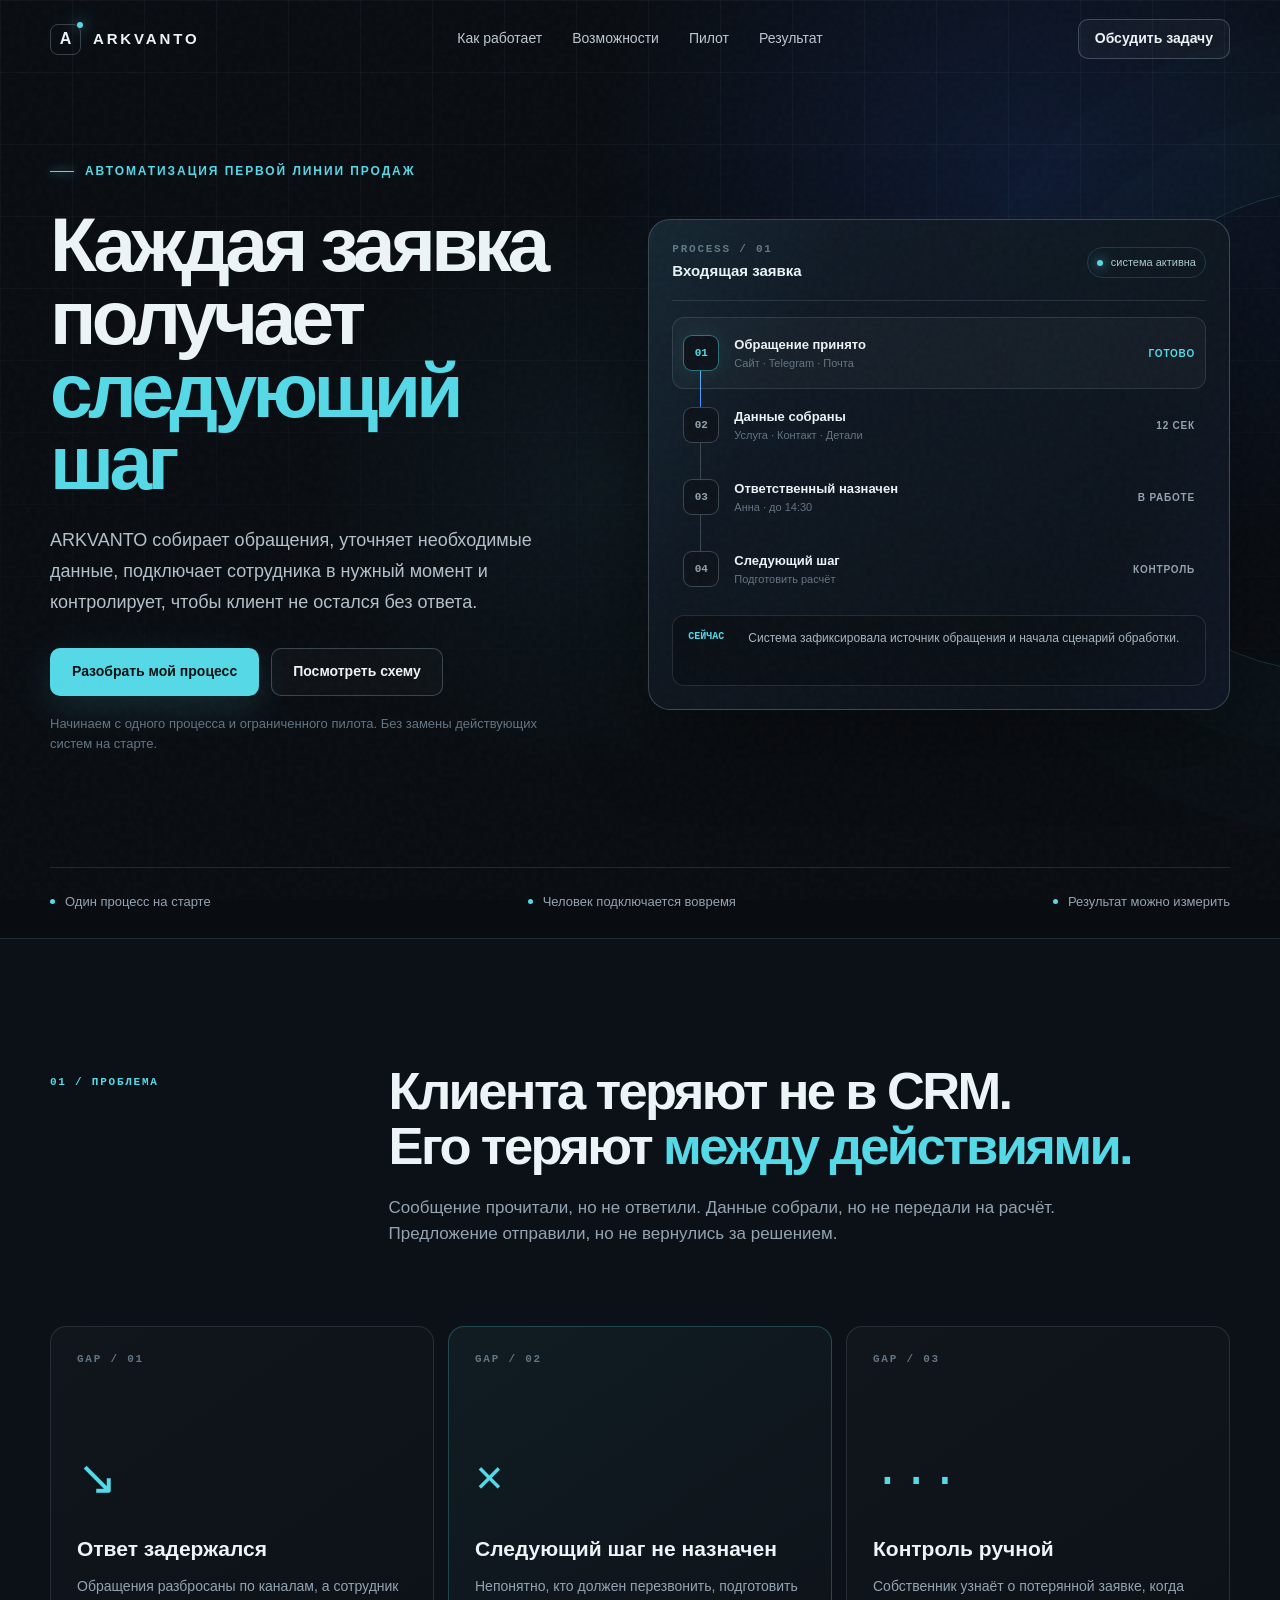
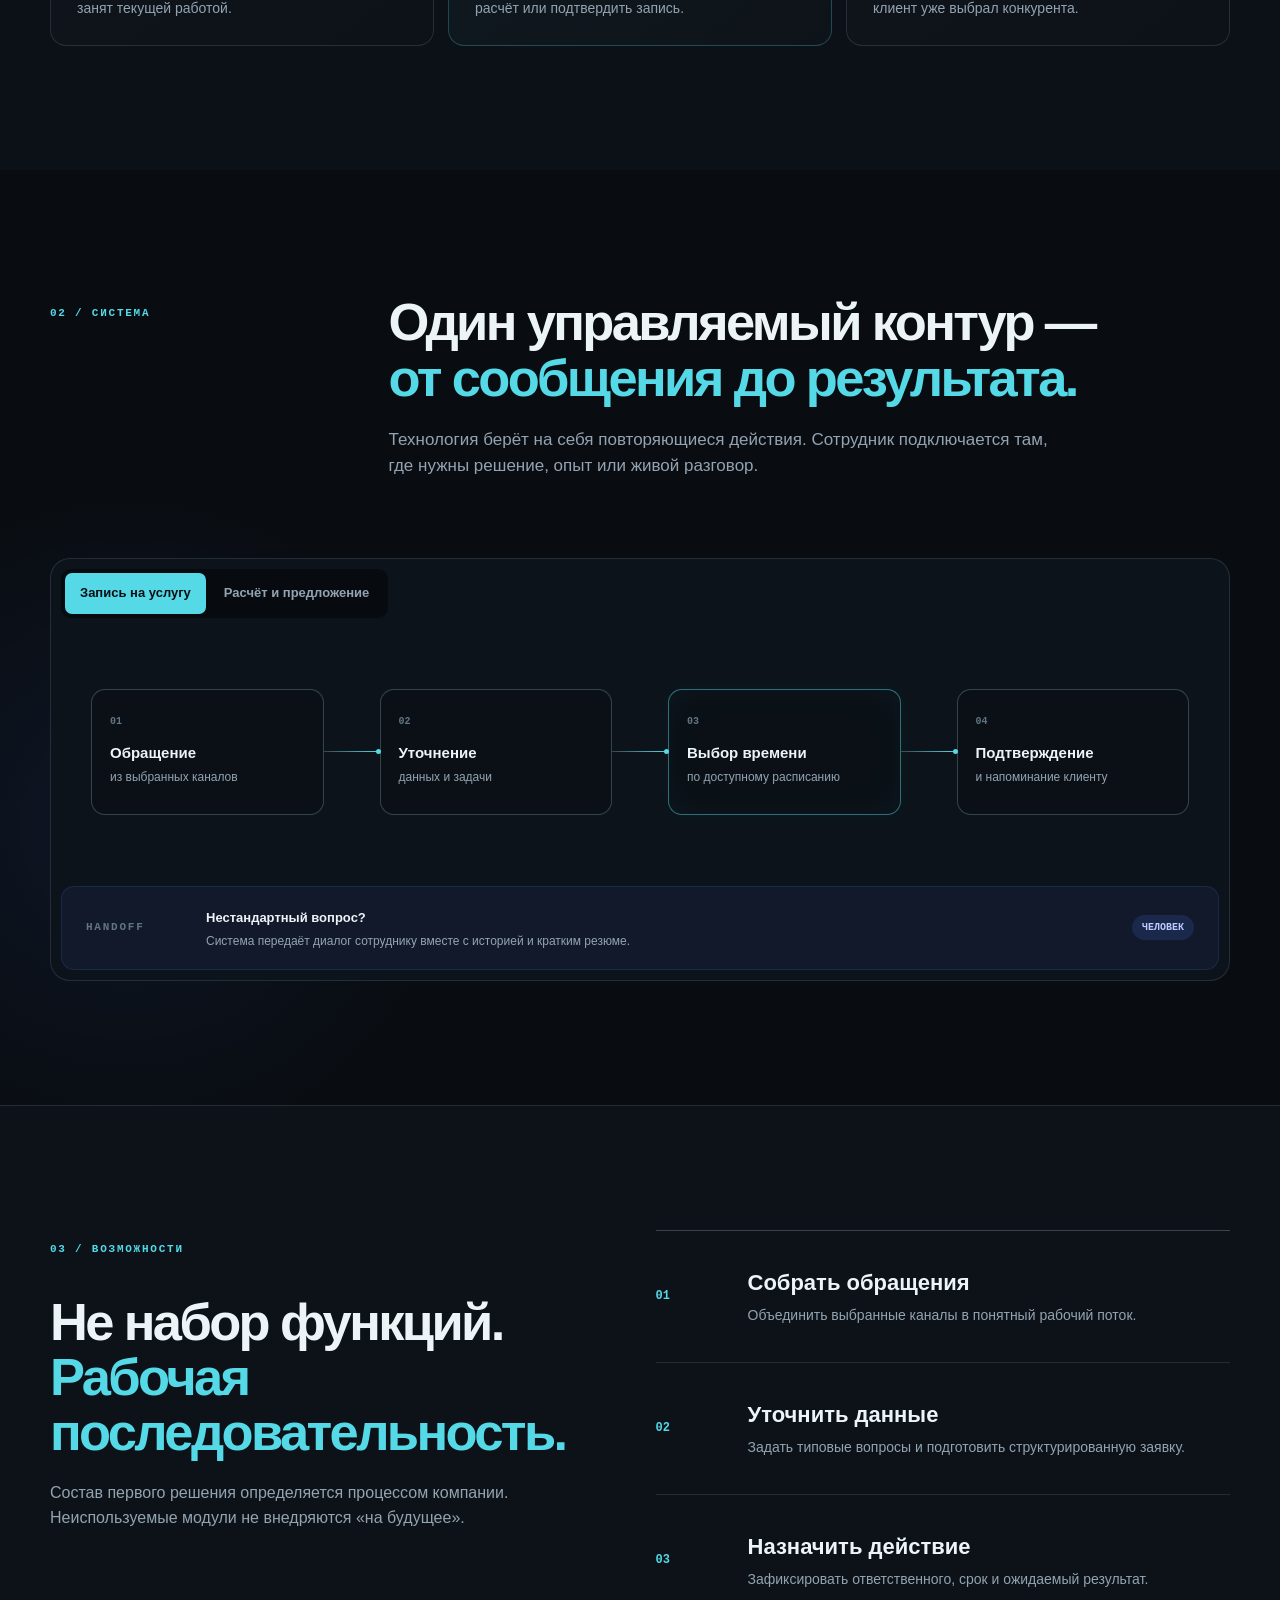
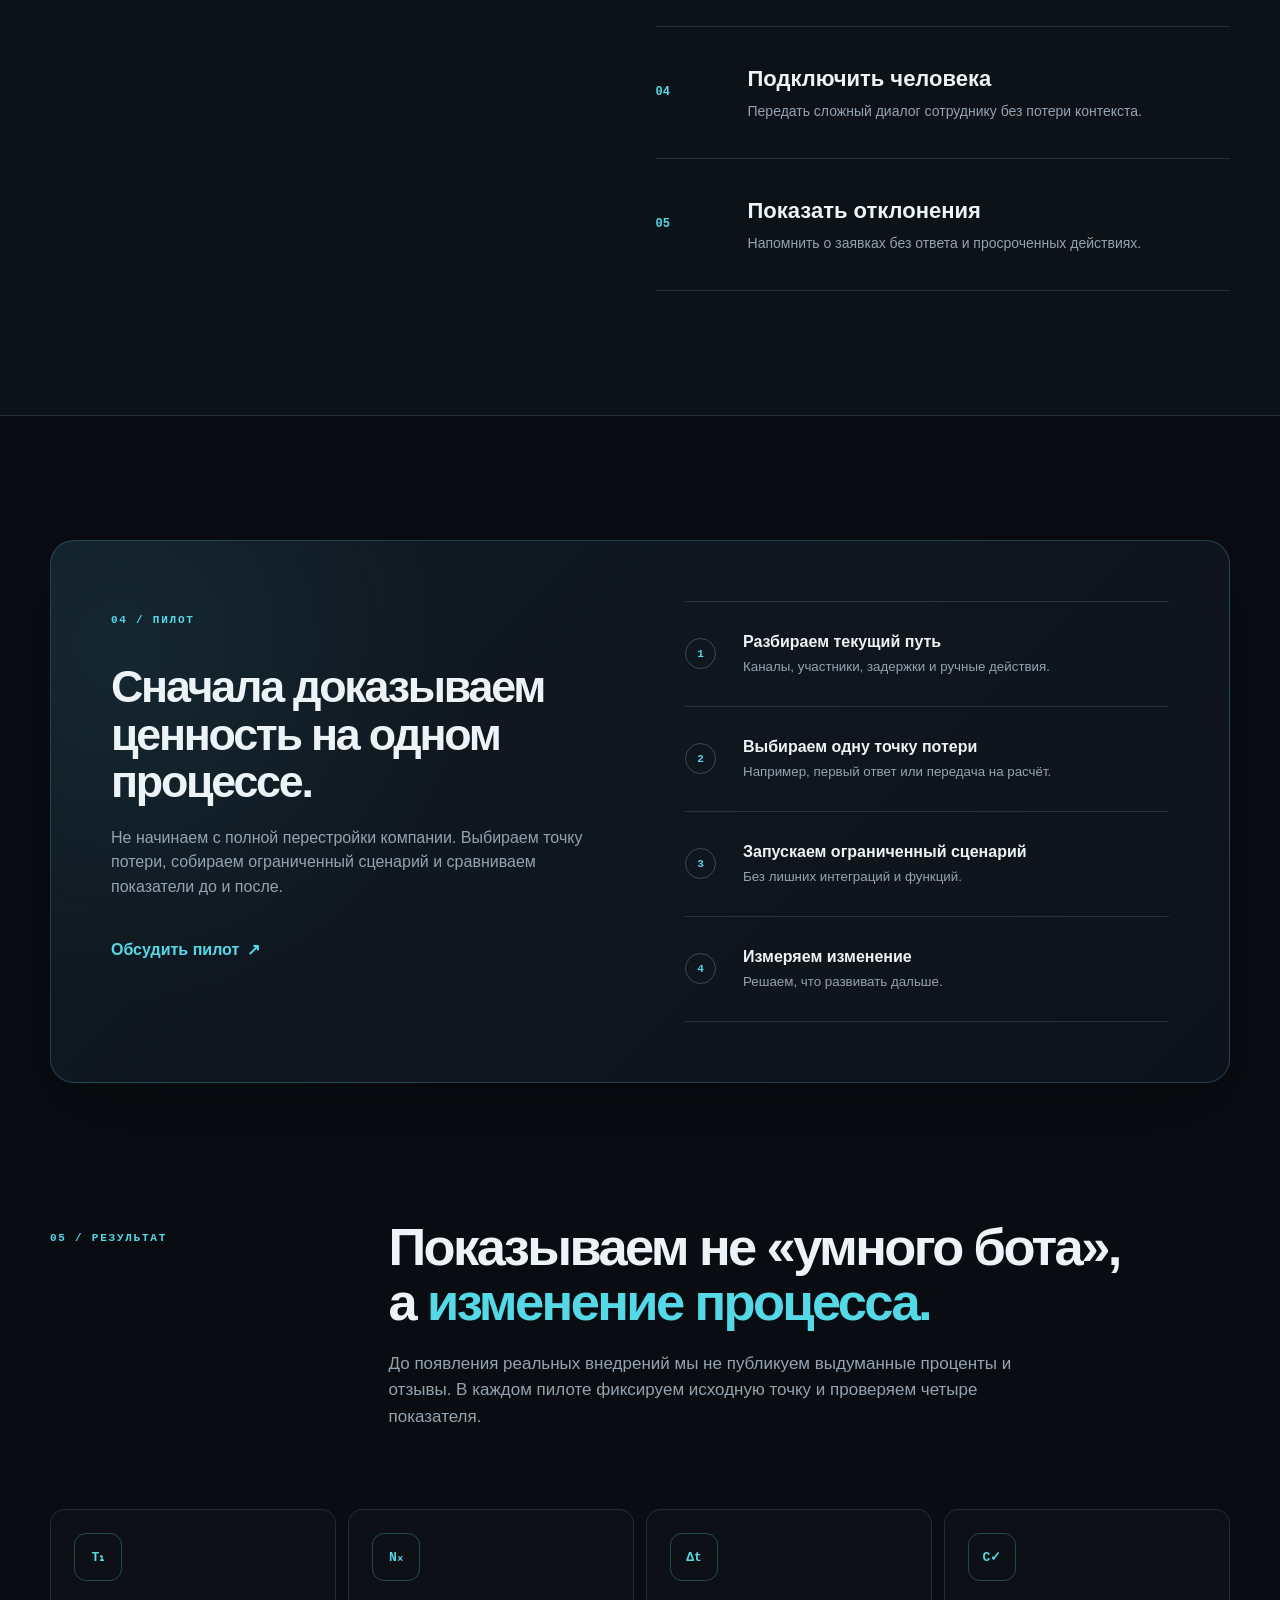
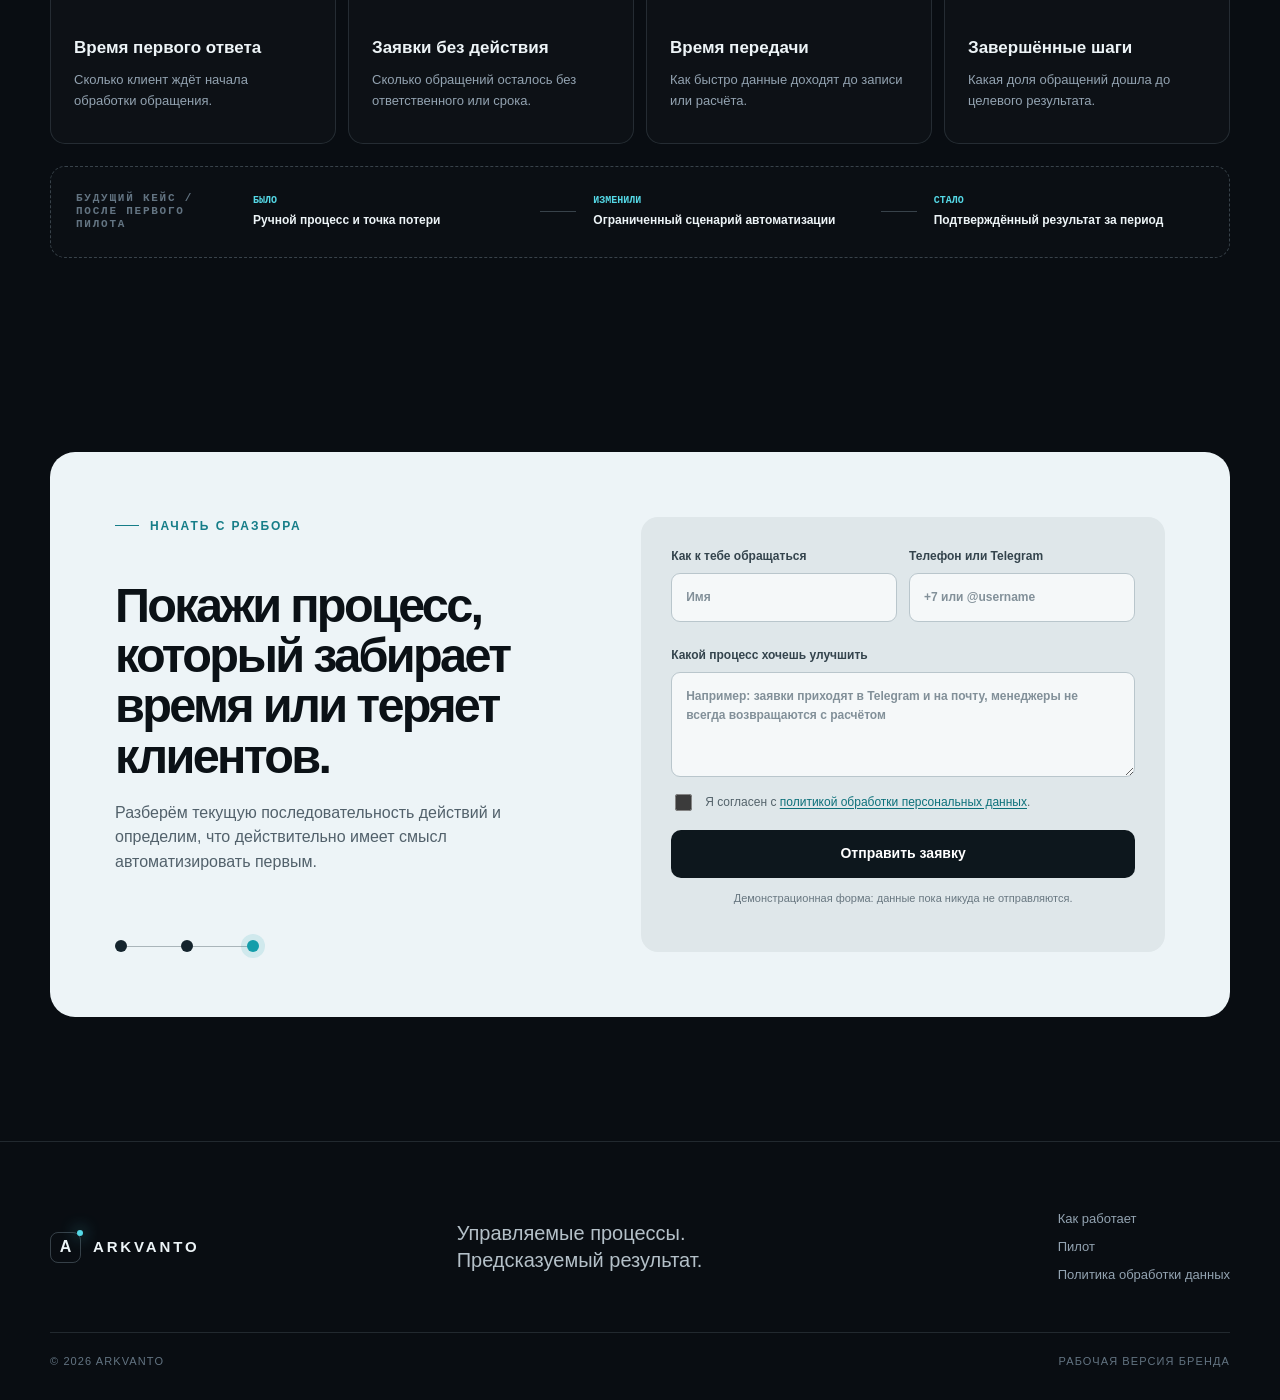
==== index.html @ 1da8898a "Publish ARKVANTO landing page" ====
<!doctype html>
<html lang="ru">
<head>
  <meta charset="utf-8">
  <meta name="viewport" content="width=device-width, initial-scale=1">
  <meta name="description" content="ARKVANTO выстраивает управляемую первую линию продаж: от входящего обращения до следующего действия.">
  <meta name="theme-color" content="#090d12">
  <title>ARKVANTO — управляемая автоматизация сервисных процессов</title>
  <link rel="icon" type="image/svg+xml" href="favicon.svg">
  <link rel="stylesheet" href="styles.css">
</head>
<body>
  <a class="skip-link" href="#main">Перейти к содержанию</a>

  <header class="site-header" data-header>
    <div class="shell header-inner">
      <a class="brand" href="#top" aria-label="ARKVANTO — на главную">
        <span class="brand-mark" aria-hidden="true"><span>A</span><i></i></span>
        <span class="brand-name">ARKVANTO</span>
      </a>
      <button class="menu-toggle" type="button" aria-expanded="false" aria-controls="main-nav" data-menu-toggle>
        <span></span><span></span><span></span><span class="sr-only">Открыть меню</span>
      </button>
      <nav class="main-nav" id="main-nav" aria-label="Основная навигация" data-nav>
        <a href="#how">Как работает</a>
        <a href="#capabilities">Возможности</a>
        <a href="#pilot">Пилот</a>
        <a href="#metrics">Результат</a>
      </nav>
      <a class="button button-small header-cta" href="#contact">Обсудить задачу</a>
    </div>
  </header>

  <main id="main">
    <section class="hero" id="top">
      <div class="hero-grid" aria-hidden="true"></div>
      <div class="shell hero-layout">
        <div class="hero-copy reveal">
          <p class="eyebrow"><span></span>Автоматизация первой линии продаж</p>
          <h1>Каждая заявка получает <em>следующий шаг</em></h1>
          <p class="hero-lead">ARKVANTO собирает обращения, уточняет необходимые данные, подключает сотрудника в нужный момент и контролирует, чтобы клиент не остался без ответа.</p>
          <div class="hero-actions">
            <a class="button button-primary" href="#contact">Разобрать мой процесс</a>
            <a class="button button-quiet" href="#how">Посмотреть схему</a>
          </div>
          <p class="hero-note">Начинаем с одного процесса и ограниченного пилота. Без замены действующих систем на старте.</p>
        </div>

        <div class="process-console reveal" aria-label="Схема движения входящей заявки">
          <div class="console-top">
            <div>
              <span class="console-kicker">PROCESS / 01</span>
              <strong>Входящая заявка</strong>
            </div>
            <span class="live-badge"><i></i> система активна</span>
          </div>
          <div class="console-flow">
            <div class="flow-line" aria-hidden="true"><span></span></div>
            <button class="flow-step is-active" type="button" data-flow-step="0">
              <span class="step-index">01</span>
              <span><strong>Обращение принято</strong><small>Сайт · Telegram · Почта</small></span>
              <b>готово</b>
            </button>
            <button class="flow-step" type="button" data-flow-step="1">
              <span class="step-index">02</span>
              <span><strong>Данные собраны</strong><small>Услуга · Контакт · Детали</small></span>
              <b>12 сек</b>
            </button>
            <button class="flow-step" type="button" data-flow-step="2">
              <span class="step-index">03</span>
              <span><strong>Ответственный назначен</strong><small>Анна · до 14:30</small></span>
              <b>в работе</b>
            </button>
            <button class="flow-step" type="button" data-flow-step="3">
              <span class="step-index">04</span>
              <span><strong>Следующий шаг</strong><small>Подготовить расчёт</small></span>
              <b>контроль</b>
            </button>
          </div>
          <div class="console-detail" aria-live="polite">
            <span>Сейчас</span>
            <p data-flow-detail>Система зафиксировала источник обращения и начала сценарий обработки.</p>
          </div>
        </div>
      </div>
      <div class="shell trust-line reveal" aria-label="Принципы решения">
        <span>Один процесс на старте</span>
        <span>Человек подключается вовремя</span>
        <span>Результат можно измерить</span>
      </div>
    </section>

    <section class="problem section" id="problem">
      <div class="shell split-heading reveal">
        <p class="section-number">01 / Проблема</p>
        <div>
          <h2>Клиента теряют не в CRM.<br>Его теряют <span>между действиями.</span></h2>
          <p>Сообщение прочитали, но не ответили. Данные собрали, но не передали на расчёт. Предложение отправили, но не вернулись за решением.</p>
        </div>
      </div>
      <div class="shell loss-grid reveal">
        <article class="loss-card">
          <span class="card-code">GAP / 01</span>
          <div class="loss-icon" aria-hidden="true">↘</div>
          <h3>Ответ задержался</h3>
          <p>Обращения разбросаны по каналам, а сотрудник занят текущей работой.</p>
        </article>
        <article class="loss-card featured">
          <span class="card-code">GAP / 02</span>
          <div class="loss-icon" aria-hidden="true">×</div>
          <h3>Следующий шаг не назначен</h3>
          <p>Непонятно, кто должен перезвонить, подготовить расчёт или подтвердить запись.</p>
        </article>
        <article class="loss-card">
          <span class="card-code">GAP / 03</span>
          <div class="loss-icon" aria-hidden="true">···</div>
          <h3>Контроль ручной</h3>
          <p>Собственник узнаёт о потерянной заявке, когда клиент уже выбрал конкурента.</p>
        </article>
      </div>
    </section>

    <section class="system section" id="how">
      <div class="shell split-heading reveal">
        <p class="section-number">02 / Система</p>
        <div>
          <h2>Один управляемый контур —<br><span>от сообщения до результата.</span></h2>
          <p>Технология берёт на себя повторяющиеся действия. Сотрудник подключается там, где нужны решение, опыт или живой разговор.</p>
        </div>
      </div>

      <div class="shell route-panel reveal">
        <div class="route-tabs" role="tablist" aria-label="Варианты процесса">
          <button class="route-tab is-active" type="button" role="tab" aria-selected="true" data-route="booking">Запись на услугу</button>
          <button class="route-tab" type="button" role="tab" aria-selected="false" data-route="estimate">Расчёт и предложение</button>
        </div>
        <div class="route-visual" data-route-visual>
          <div class="route-node">
            <span>01</span><strong>Обращение</strong><small>из выбранных каналов</small>
          </div>
          <i aria-hidden="true"></i>
          <div class="route-node">
            <span>02</span><strong>Уточнение</strong><small>данных и задачи</small>
          </div>
          <i aria-hidden="true"></i>
          <div class="route-node accent">
            <span>03</span><strong data-route-third>Выбор времени</strong><small data-route-third-note>по доступному расписанию</small>
          </div>
          <i aria-hidden="true"></i>
          <div class="route-node">
            <span>04</span><strong data-route-fourth>Подтверждение</strong><small data-route-fourth-note>и напоминание клиенту</small>
          </div>
        </div>
        <div class="handoff">
          <span class="handoff-label">HANDOFF</span>
          <div><strong>Нестандартный вопрос?</strong><p>Система передаёт диалог сотруднику вместе с историей и кратким резюме.</p></div>
          <span class="human-chip">человек</span>
        </div>
      </div>
    </section>

    <section class="capabilities section" id="capabilities">
      <div class="shell capability-layout">
        <div class="sticky-heading reveal">
          <p class="section-number">03 / Возможности</p>
          <h2>Не набор функций.<br><span>Рабочая последовательность.</span></h2>
          <p>Состав первого решения определяется процессом компании. Неиспользуемые модули не внедряются «на будущее».</p>
        </div>
        <div class="capability-list reveal">
          <article>
            <span>01</span>
            <div><h3>Собрать обращения</h3><p>Объединить выбранные каналы в понятный рабочий поток.</p></div>
          </article>
          <article>
            <span>02</span>
            <div><h3>Уточнить данные</h3><p>Задать типовые вопросы и подготовить структурированную заявку.</p></div>
          </article>
          <article>
            <span>03</span>
            <div><h3>Назначить действие</h3><p>Зафиксировать ответственного, срок и ожидаемый результат.</p></div>
          </article>
          <article>
            <span>04</span>
            <div><h3>Подключить человека</h3><p>Передать сложный диалог сотруднику без потери контекста.</p></div>
          </article>
          <article>
            <span>05</span>
            <div><h3>Показать отклонения</h3><p>Напомнить о заявках без ответа и просроченных действиях.</p></div>
          </article>
        </div>
      </div>
    </section>

    <section class="pilot section" id="pilot">
      <div class="shell pilot-card reveal">
        <div class="pilot-copy">
          <p class="section-number">04 / Пилот</p>
          <h2>Сначала доказываем ценность на одном процессе.</h2>
          <p>Не начинаем с полной перестройки компании. Выбираем точку потери, собираем ограниченный сценарий и сравниваем показатели до и после.</p>
          <a class="text-link" href="#contact">Обсудить пилот <span aria-hidden="true">↗</span></a>
        </div>
        <ol class="pilot-steps">
          <li><span>1</span><div><strong>Разбираем текущий путь</strong><small>Каналы, участники, задержки и ручные действия.</small></div></li>
          <li><span>2</span><div><strong>Выбираем одну точку потери</strong><small>Например, первый ответ или передача на расчёт.</small></div></li>
          <li><span>3</span><div><strong>Запускаем ограниченный сценарий</strong><small>Без лишних интеграций и функций.</small></div></li>
          <li><span>4</span><div><strong>Измеряем изменение</strong><small>Решаем, что развивать дальше.</small></div></li>
        </ol>
      </div>
    </section>

    <section class="metrics section" id="metrics">
      <div class="shell split-heading reveal">
        <p class="section-number">05 / Результат</p>
        <div>
          <h2>Показываем не «умного бота»,<br>а <span>изменение процесса.</span></h2>
          <p>До появления реальных внедрений мы не публикуем выдуманные проценты и отзывы. В каждом пилоте фиксируем исходную точку и проверяем четыре показателя.</p>
        </div>
      </div>
      <div class="shell metric-grid reveal">
        <article><span class="metric-mark">T₁</span><h3>Время первого ответа</h3><p>Сколько клиент ждёт начала обработки обращения.</p></article>
        <article><span class="metric-mark">Nₓ</span><h3>Заявки без действия</h3><p>Сколько обращений осталось без ответственного или срока.</p></article>
        <article><span class="metric-mark">Δt</span><h3>Время передачи</h3><p>Как быстро данные доходят до записи или расчёта.</p></article>
        <article><span class="metric-mark">C✓</span><h3>Завершённые шаги</h3><p>Какая доля обращений дошла до целевого результата.</p></article>
      </div>

      <div class="shell case-placeholder reveal">
        <div class="case-label">Будущий кейс / после первого пилота</div>
        <div><span>Было</span><strong>Ручной процесс и точка потери</strong></div>
        <i aria-hidden="true"></i>
        <div><span>Изменили</span><strong>Ограниченный сценарий автоматизации</strong></div>
        <i aria-hidden="true"></i>
        <div><span>Стало</span><strong>Подтверждённый результат за период</strong></div>
      </div>
    </section>

    <section class="contact section" id="contact">
      <div class="shell contact-panel reveal">
        <div class="contact-copy">
          <p class="eyebrow"><span></span>Начать с разбора</p>
          <h2>Покажи процесс, который забирает время или теряет клиентов.</h2>
          <p>Разберём текущую последовательность действий и определим, что действительно имеет смысл автоматизировать первым.</p>
          <div class="contact-route" aria-hidden="true"><span></span><i></i><span></span><i></i><b></b></div>
        </div>
        <form class="contact-form" data-contact-form novalidate>
          <div class="form-row">
            <label>Как к тебе обращаться
              <input type="text" name="name" autocomplete="name" placeholder="Имя" required>
              <small class="field-error" data-error-for="name"></small>
            </label>
            <label>Телефон или Telegram
              <input type="text" name="contact" autocomplete="tel" placeholder="+7 или @username" required>
              <small class="field-error" data-error-for="contact"></small>
            </label>
          </div>
          <label>Какой процесс хочешь улучшить
            <textarea name="task" rows="4" placeholder="Например: заявки приходят в Telegram и на почту, менеджеры не всегда возвращаются с расчётом"></textarea>
          </label>
          <label class="consent">
            <input type="checkbox" name="consent" required>
            <span>Я согласен с <a href="privacy.html">политикой обработки персональных данных</a>.</span>
          </label>
          <small class="field-error consent-error" data-error-for="consent"></small>
          <button class="button button-primary form-submit" type="submit">Отправить заявку</button>
          <p class="form-status" data-form-status aria-live="polite">Демонстрационная форма: данные пока никуда не отправляются.</p>
        </form>
      </div>
    </section>
  </main>

  <footer class="site-footer">
    <div class="shell footer-top">
      <a class="brand footer-brand" href="#top"><span class="brand-mark" aria-hidden="true"><span>A</span><i></i></span><span class="brand-name">ARKVANTO</span></a>
      <p>Управляемые процессы.<br>Предсказуемый результат.</p>
      <div class="footer-links"><a href="#how">Как работает</a><a href="#pilot">Пилот</a><a href="privacy.html">Политика обработки данных</a></div>
    </div>
    <div class="shell footer-bottom"><span>© <span data-year></span> ARKVANTO</span><span>Рабочая версия бренда</span></div>
  </footer>

  <script src="script.js"></script>
</body>
</html>
---- styles.css ----
:root {
  color-scheme: dark;
  --bg: #090d12;
  --bg-soft: #0d131a;
  --panel: #111923;
  --panel-2: #151f2a;
  --line: rgba(185, 211, 226, 0.14);
  --line-strong: rgba(185, 211, 226, 0.26);
  --text: #edf4f7;
  --muted: #93a3b1;
  --muted-2: #637482;
  --accent: #55d9e7;
  --accent-2: #4d78ff;
  --danger: #ff8a80;
  --shell: min(1180px, calc(100% - 48px));
  --radius: 22px;
  --shadow: 0 28px 80px rgba(0, 0, 0, 0.36);
}

* { box-sizing: border-box; }
html { scroll-behavior: smooth; }
body {
  margin: 0;
  min-width: 320px;
  overflow-x: hidden;
  background: var(--bg);
  color: var(--text);
  font-family: Inter, Manrope, "Segoe UI", Arial, sans-serif;
  font-size: 16px;
  line-height: 1.55;
  -webkit-font-smoothing: antialiased;
}
body::before {
  content: "";
  position: fixed;
  inset: 0;
  pointer-events: none;
  z-index: 50;
  opacity: .035;
  background-image: url("data:image/svg+xml,%3Csvg viewBox='0 0 180 180' xmlns='http://www.w3.org/2000/svg'%3E%3Cfilter id='n'%3E%3CfeTurbulence type='fractalNoise' baseFrequency='.9' numOctaves='4' stitchTiles='stitch'/%3E%3C/filter%3E%3Crect width='100%25' height='100%25' filter='url(%23n)' opacity='.8'/%3E%3C/svg%3E");
}
a { color: inherit; text-decoration: none; }
button, input, textarea { font: inherit; }
button, a { -webkit-tap-highlight-color: transparent; }
button { color: inherit; }
.shell { width: var(--shell); margin-inline: auto; }
.section { padding: 124px 0; }
.sr-only { position: absolute; width: 1px; height: 1px; padding: 0; margin: -1px; overflow: hidden; clip: rect(0,0,0,0); white-space: nowrap; border: 0; }
.skip-link { position: fixed; top: 10px; left: 10px; z-index: 100; padding: 10px 14px; color: #061014; background: var(--accent); transform: translateY(-140%); transition: transform .2s; }
.skip-link:focus { transform: translateY(0); }

.site-header { position: fixed; top: 0; z-index: 40; width: 100%; transition: background .25s, border-color .25s, backdrop-filter .25s; border-bottom: 1px solid transparent; }
.site-header.is-scrolled { background: rgba(9,13,18,.78); border-color: var(--line); backdrop-filter: blur(18px); }
.header-inner { min-height: 78px; display: grid; grid-template-columns: 1fr auto 1fr; align-items: center; gap: 30px; }
.brand { display: inline-flex; align-items: center; gap: 12px; width: fit-content; }
.brand-mark { width: 31px; height: 31px; display: grid; place-items: center; position: relative; border: 1px solid var(--line-strong); border-radius: 8px; color: var(--text); font-size: 16px; font-weight: 700; }
.brand-mark i { position: absolute; width: 6px; height: 6px; top: -3px; right: -3px; border-radius: 50%; background: var(--accent); box-shadow: 0 0 16px var(--accent); }
.brand-name { font-weight: 760; font-size: 15px; letter-spacing: .19em; }
.main-nav { display: flex; gap: 30px; color: #bdc8d0; font-size: 14px; }
.main-nav a { transition: color .2s; }
.main-nav a:hover, .main-nav a:focus-visible { color: var(--accent); }
.header-cta { justify-self: end; }
.menu-toggle { display: none; border: 0; background: none; padding: 8px; }

.button { min-height: 48px; padding: 0 21px; display: inline-flex; align-items: center; justify-content: center; border: 1px solid transparent; border-radius: 10px; font-weight: 700; font-size: 14px; cursor: pointer; transition: transform .2s, border-color .2s, background .2s, box-shadow .2s; }
.button:hover { transform: translateY(-2px); }
.button:focus-visible, .flow-step:focus-visible, .route-tab:focus-visible, input:focus-visible, textarea:focus-visible { outline: 2px solid var(--accent); outline-offset: 3px; }
.button-primary { color: #051012; background: var(--accent); box-shadow: 0 12px 36px rgba(85,217,231,.14); }
.button-primary:hover { background: #78e4ed; box-shadow: 0 16px 42px rgba(85,217,231,.22); }
.button-quiet { border-color: var(--line-strong); background: rgba(255,255,255,.025); }
.button-quiet:hover { border-color: rgba(85,217,231,.55); }
.button-small { min-height: 40px; padding-inline: 16px; border-color: var(--line-strong); background: rgba(255,255,255,.03); }

.hero { position: relative; overflow: hidden; padding: 162px 0 0; min-height: 790px; background: radial-gradient(circle at 80% 20%, rgba(47,103,255,.13), transparent 34%), radial-gradient(circle at 47% 52%, rgba(85,217,231,.05), transparent 35%); }
.hero::after { content: ""; position: absolute; width: 480px; height: 480px; right: -290px; top: 190px; border: 1px solid rgba(85,217,231,.18); border-radius: 50%; box-shadow: 0 0 0 80px rgba(85,217,231,.012), 0 0 0 160px rgba(85,217,231,.008); }
.hero-grid { position: absolute; inset: 0; opacity: .32; background-image: linear-gradient(var(--line) 1px, transparent 1px), linear-gradient(90deg, var(--line) 1px, transparent 1px); background-size: 72px 72px; mask-image: linear-gradient(to bottom, #000 10%, transparent 89%); }
.hero-layout { position: relative; z-index: 2; display: grid; grid-template-columns: .95fr 1.05fr; align-items: center; gap: 72px; }
.hero-copy, .process-console { min-width: 0; }
.eyebrow { margin: 0 0 27px; display: flex; align-items: center; gap: 11px; color: var(--accent); text-transform: uppercase; letter-spacing: .16em; font-size: 12px; font-weight: 800; }
.eyebrow span { width: 24px; height: 1px; background: var(--accent); box-shadow: 0 0 10px var(--accent); }
h1, h2, h3, p { margin-top: 0; }
h1 { max-width: 680px; margin-bottom: 26px; font-size: clamp(3.6rem, 6vw, 6rem); font-weight: 650; letter-spacing: -.06em; line-height: .95; }
h1 em { color: var(--accent); font-style: normal; }
.hero-lead { max-width: 650px; margin-bottom: 31px; color: #b5c1ca; font-size: 18px; line-height: 1.7; }
.hero-actions { display: flex; flex-wrap: wrap; gap: 12px; margin-bottom: 18px; }
.hero-note { max-width: 510px; color: var(--muted-2); font-size: 13px; }

.process-console { position: relative; border: 1px solid var(--line-strong); border-radius: var(--radius); padding: 23px; background: linear-gradient(145deg, rgba(18,29,40,.96), rgba(11,17,24,.96)); box-shadow: var(--shadow); }
.process-console::before { content: ""; position: absolute; inset: 0; pointer-events: none; border-radius: inherit; background: linear-gradient(115deg, rgba(85,217,231,.06), transparent 25%, transparent 75%, rgba(77,120,255,.05)); }
.console-top { display: flex; align-items: center; justify-content: space-between; padding-bottom: 18px; border-bottom: 1px solid var(--line); }
.console-top div { display: grid; gap: 3px; }
.console-kicker, .card-code, .section-number, .case-label, .handoff-label { color: var(--muted-2); text-transform: uppercase; letter-spacing: .16em; font: 700 11px/1.2 "Cascadia Mono", Consolas, monospace; }
.console-top strong { font-size: 15px; }
.live-badge { display: inline-flex; gap: 8px; align-items: center; padding: 6px 9px; border: 1px solid rgba(85,217,231,.18); border-radius: 99px; color: #a9c9cc; font-size: 11px; }
.live-badge i { width: 6px; height: 6px; border-radius: 50%; background: var(--accent); box-shadow: 0 0 12px var(--accent); animation: pulse 2s infinite; }
.console-flow { position: relative; padding: 16px 0 10px; }
.flow-line { position: absolute; top: 43px; bottom: 37px; left: 28px; width: 1px; background: var(--line-strong); overflow: hidden; }
.flow-line span { display: block; width: 100%; height: 34%; background: linear-gradient(var(--accent), var(--accent-2)); animation: scan 3.5s ease-in-out infinite; }
.flow-step { position: relative; z-index: 2; width: 100%; min-height: 72px; display: grid; grid-template-columns: 39px 1fr auto; align-items: center; gap: 12px; padding: 9px 10px; border: 1px solid transparent; border-radius: 12px; background: transparent; text-align: left; cursor: pointer; transition: background .2s, border-color .2s; }
.flow-step:hover, .flow-step.is-active { background: rgba(255,255,255,.03); border-color: var(--line); }
.step-index { width: 36px; height: 36px; display: grid; place-items: center; border: 1px solid var(--line-strong); border-radius: 9px; background: var(--bg-soft); color: var(--muted); font: 700 11px "Cascadia Mono", Consolas, monospace; }
.flow-step.is-active .step-index { border-color: rgba(85,217,231,.48); color: var(--accent); box-shadow: 0 0 20px rgba(85,217,231,.1); }
.flow-step > span:nth-child(2) { display: grid; }
.flow-step strong { font-size: 13px; }
.flow-step small { color: var(--muted-2); font-size: 11px; }
.flow-step b { color: var(--muted); font-size: 10px; text-transform: uppercase; letter-spacing: .08em; }
.flow-step.is-active b { color: var(--accent); }
.console-detail { min-height: 71px; padding: 13px 15px; display: grid; grid-template-columns: 50px 1fr; gap: 10px; border-radius: 12px; background: #0a1016; border: 1px solid var(--line); }
.console-detail span { color: var(--accent); font: 700 10px/1.5 "Cascadia Mono", Consolas, monospace; text-transform: uppercase; }
.console-detail p { margin: 0; color: #a8b6c0; font-size: 12px; }
.trust-line { position: relative; z-index: 2; margin-top: 100px; padding: 24px 0 25px; display: flex; justify-content: space-between; border-top: 1px solid var(--line); color: var(--muted); font-size: 13px; }
.trust-line span::before { content: ""; display: inline-block; width: 5px; height: 5px; margin-right: 10px; vertical-align: 2px; border-radius: 50%; background: var(--accent); }

.split-heading { display: grid; grid-template-columns: .35fr 1fr; gap: 44px; align-items: start; margin-bottom: 62px; }
.split-heading h2, .sticky-heading h2 { max-width: 850px; margin-bottom: 22px; font-size: clamp(2.4rem, 4.1vw, 4.25rem); font-weight: 590; letter-spacing: -.05em; line-height: 1.05; }
h2 span { color: var(--accent); }
.split-heading > div > p { max-width: 675px; color: var(--muted); font-size: 17px; }
.section-number { padding-top: 13px; color: var(--accent); }

.problem { background: #0c1117; border-top: 1px solid var(--line); }
.loss-grid { display: grid; grid-template-columns: repeat(3, 1fr); gap: 14px; }
.loss-card { min-height: 320px; display: flex; flex-direction: column; padding: 26px; border: 1px solid var(--line); border-radius: 16px; background: linear-gradient(145deg, rgba(255,255,255,.025), rgba(255,255,255,.008)); }
.loss-card.featured { border-color: rgba(85,217,231,.26); background: linear-gradient(145deg, rgba(85,217,231,.06), rgba(255,255,255,.01)); }
.loss-icon { margin: auto 0 28px; color: var(--accent); font: 300 48px/1 "Cascadia Mono", Consolas, monospace; }
.loss-card h3 { margin-bottom: 11px; font-size: 21px; }
.loss-card p { margin: 0; color: var(--muted); font-size: 14px; }

.system { background: radial-gradient(circle at 10% 70%, rgba(77,120,255,.08), transparent 25%); }
.route-panel { padding: 10px; border: 1px solid var(--line); border-radius: 20px; background: var(--bg-soft); }
.route-tabs { display: inline-flex; gap: 3px; padding: 4px; border-radius: 10px; background: #070b0f; }
.route-tab { padding: 10px 15px; border: 0; border-radius: 7px; color: var(--muted); background: transparent; cursor: pointer; font-size: 13px; font-weight: 700; }
.route-tab.is-active { color: #081014; background: var(--accent); }
.route-visual { min-height: 268px; padding: 52px 30px; display: grid; grid-template-columns: 1fr 56px 1fr 56px 1fr 56px 1fr; align-items: center; }
.route-node { min-height: 126px; display: flex; flex-direction: column; justify-content: center; padding: 18px; border: 1px solid var(--line-strong); border-radius: 14px; background: #0a1016; }
.route-node span { margin-bottom: 14px; color: var(--muted-2); font: 700 10px "Cascadia Mono", Consolas, monospace; }
.route-node strong { margin-bottom: 4px; font-size: 15px; }
.route-node small { color: var(--muted); font-size: 12px; }
.route-node.accent { border-color: rgba(85,217,231,.48); box-shadow: inset 0 0 40px rgba(85,217,231,.04), 0 0 30px rgba(85,217,231,.04); }
.route-visual > i { height: 1px; background: linear-gradient(90deg, var(--line-strong), var(--accent)); position: relative; }
.route-visual > i::after { content: ""; position: absolute; right: -1px; top: -2px; width: 5px; height: 5px; border-radius: 50%; background: var(--accent); }
.handoff { display: grid; grid-template-columns: 100px 1fr auto; align-items: center; gap: 20px; padding: 18px 24px; border-radius: 13px; background: rgba(77,120,255,.07); border: 1px solid rgba(77,120,255,.16); }
.handoff strong { font-size: 13px; }
.handoff p { margin: 3px 0 0; color: var(--muted); font-size: 12px; }
.human-chip { padding: 7px 10px; border-radius: 99px; color: #bdc9ff; background: rgba(77,120,255,.16); font: 700 10px "Cascadia Mono", Consolas, monospace; text-transform: uppercase; }

.capabilities { border-block: 1px solid var(--line); background: #0c1218; }
.capability-layout { display: grid; grid-template-columns: .83fr 1.17fr; gap: 90px; align-items: start; }
.sticky-heading { position: sticky; top: 130px; }
.sticky-heading .section-number { margin-bottom: 38px; }
.sticky-heading p:last-child { max-width: 500px; color: var(--muted); }
.capability-list { border-top: 1px solid var(--line-strong); }
.capability-list article { min-height: 132px; display: grid; grid-template-columns: 70px 1fr; gap: 22px; align-items: center; border-bottom: 1px solid var(--line); transition: background .2s, padding .2s; }
.capability-list article:hover { padding-inline: 14px; background: rgba(255,255,255,.018); }
.capability-list article > span { color: var(--accent); font: 700 12px "Cascadia Mono", Consolas, monospace; }
.capability-list h3 { margin-bottom: 5px; font-size: 22px; }
.capability-list p { margin: 0; color: var(--muted); font-size: 14px; }

.pilot { padding-bottom: 56px; }
.pilot-card { display: grid; grid-template-columns: 1fr 1fr; gap: 90px; padding: 60px; border: 1px solid rgba(85,217,231,.23); border-radius: 24px; background: radial-gradient(circle at 6% 20%, rgba(85,217,231,.08), transparent 30%), linear-gradient(135deg, #101923, #0d131a); box-shadow: var(--shadow); }
.pilot-copy h2 { max-width: 520px; margin: 36px 0 20px; font-size: clamp(2.25rem, 3.5vw, 3.7rem); letter-spacing: -.05em; line-height: 1.06; }
.pilot-copy > p:not(.section-number) { max-width: 510px; color: var(--muted); }
.text-link { display: inline-flex; gap: 8px; margin-top: 22px; color: var(--accent); font-weight: 750; }
.pilot-steps { margin: 0; padding: 0; list-style: none; border-top: 1px solid var(--line); }
.pilot-steps li { min-height: 105px; display: grid; grid-template-columns: 40px 1fr; gap: 18px; align-items: center; border-bottom: 1px solid var(--line); }
.pilot-steps li > span { width: 31px; height: 31px; display: grid; place-items: center; border: 1px solid var(--line-strong); border-radius: 50%; color: var(--accent); font: 700 11px "Cascadia Mono", Consolas, monospace; }
.pilot-steps li div { display: grid; }
.pilot-steps small { margin-top: 3px; color: var(--muted); }

.metrics { padding-top: 80px; }
.metric-grid { display: grid; grid-template-columns: repeat(4, 1fr); gap: 12px; }
.metric-grid article { min-height: 235px; padding: 23px; border: 1px solid var(--line); border-radius: 15px; background: rgba(255,255,255,.018); }
.metric-mark { display: grid; place-items: center; width: 48px; height: 48px; margin-bottom: 54px; border: 1px solid rgba(85,217,231,.28); border-radius: 12px; color: var(--accent); font: 700 13px "Cascadia Mono", Consolas, monospace; }
.metric-grid h3 { margin-bottom: 9px; font-size: 17px; }
.metric-grid p { margin: 0; color: var(--muted); font-size: 13px; }
.case-placeholder { margin-top: 22px; padding: 25px; display: grid; grid-template-columns: 160px 1fr 36px 1fr 36px 1fr; gap: 17px; align-items: center; border: 1px dashed var(--line-strong); border-radius: 15px; background: rgba(255,255,255,.012); }
.case-placeholder div:not(.case-label) { display: grid; gap: 5px; }
.case-placeholder div span { color: var(--accent); font: 700 10px "Cascadia Mono", Consolas, monospace; text-transform: uppercase; }
.case-placeholder strong { font-size: 12px; font-weight: 600; }
.case-placeholder i { height: 1px; background: var(--line-strong); }

.contact { padding-top: 70px; }
.contact-panel { display: grid; grid-template-columns: .92fr 1.08fr; gap: 80px; padding: 65px; border-radius: 25px; background: var(--text); color: #0b1116; overflow: hidden; }
.contact-copy { position: relative; }
.contact-copy .eyebrow { color: #167d88; }
.contact-copy .eyebrow span { background: #167d88; box-shadow: none; }
.contact-copy h2 { margin: 45px 0 20px; font-size: clamp(2.3rem, 3.8vw, 4rem); letter-spacing: -.055em; line-height: 1.03; }
.contact-copy > p:not(.eyebrow) { max-width: 530px; color: #52616b; }
.contact-route { margin-top: 65px; display: flex; align-items: center; }
.contact-route span, .contact-route b { width: 12px; height: 12px; border-radius: 50%; background: #15242d; }
.contact-route b { background: #149daa; box-shadow: 0 0 0 6px rgba(20,157,170,.13); }
.contact-route i { width: 54px; height: 1px; background: #aab5ba; }
.contact-form { padding: 30px; border-radius: 17px; background: #dfe7ea; }
.form-row { display: grid; grid-template-columns: 1fr 1fr; gap: 12px; }
.contact-form label:not(.consent) { display: grid; gap: 8px; margin-bottom: 16px; color: #34444d; font-size: 12px; font-weight: 750; }
.contact-form input[type="text"], .contact-form textarea { width: 100%; padding: 14px; border: 1px solid #b9c6cc; border-radius: 9px; color: #0b1116; background: #f5f8f9; outline: none; resize: vertical; }
.contact-form input::placeholder, .contact-form textarea::placeholder { color: #829099; }
.contact-form input.is-invalid, .contact-form textarea.is-invalid { border-color: #bc392f; }
.consent { display: flex; gap: 10px; align-items: flex-start; margin: 4px 0 0; color: #54636b; font-size: 12px; font-weight: 500; }
.consent input { width: 17px; height: 17px; margin-top: 1px; accent-color: #138c98; }
.consent a { color: #0c707a; text-decoration: underline; text-underline-offset: 2px; }
.field-error { min-height: 0; color: #a92d25; font-size: 11px; font-weight: 500; }
.consent-error { display: block; margin: 3px 0 6px 27px; }
.form-submit { width: 100%; margin-top: 10px; color: white; background: #0d171d; box-shadow: none; }
.form-submit:hover { background: #16262f; box-shadow: none; }
.form-status { margin: 12px 0 0; color: #687780; text-align: center; font-size: 11px; }
.form-status.is-success { color: #0b7471; font-weight: 700; }

.site-footer { padding: 20px 0 30px; border-top: 1px solid var(--line); }
.footer-top { min-height: 170px; display: grid; grid-template-columns: 1fr 1fr 1fr; align-items: center; gap: 40px; }
.footer-top > p { margin: 0; color: #b4c0c8; font-size: 20px; line-height: 1.35; }
.footer-links { justify-self: end; display: grid; gap: 8px; color: var(--muted); font-size: 13px; }
.footer-links a:hover { color: var(--accent); }
.footer-bottom { padding-top: 20px; display: flex; justify-content: space-between; border-top: 1px solid var(--line); color: var(--muted-2); font-size: 11px; text-transform: uppercase; letter-spacing: .1em; }

.privacy-page { min-height: 100vh; background: #0b1016; }
.privacy-header { border-bottom: 1px solid var(--line); }
.privacy-header .header-inner { display: flex; justify-content: space-between; }
.back-link { color: var(--muted); font-size: 14px; }
.back-link:hover { color: var(--accent); }
.privacy-main { padding: 70px 0 120px; }
.privacy-intro { max-width: 860px; margin-bottom: 56px; }
.privacy-intro h1 { margin: 20px 0 22px; font-size: clamp(2.8rem, 5vw, 5rem); }
.privacy-intro p { color: var(--muted); font-size: 17px; }
.draft-notice { margin: 24px 0; padding: 18px 20px; border: 1px solid rgba(255,190,92,.25); border-radius: 12px; color: #e9c991; background: rgba(255,190,92,.055); }
.policy { max-width: 860px; }
.policy section { padding: 30px 0; border-top: 1px solid var(--line); }
.policy h2 { font-size: 24px; }
.policy p, .policy li { color: #a7b4bd; }
.policy li + li { margin-top: 8px; }
.placeholder { color: #f0bd68; }

.reveal { opacity: 0; transform: translateY(18px); transition: opacity .7s ease, transform .7s ease; }
.reveal.is-visible { opacity: 1; transform: translateY(0); }
@keyframes pulse { 50% { opacity: .35; } }
@keyframes scan { 0%,100% { transform: translateY(-100%); } 50% { transform: translateY(280%); } }

@media (max-width: 1000px) {
  :root { --shell: min(100% - 36px, 900px); }
  .header-inner { grid-template-columns: 1fr auto; }
  .main-nav { position: fixed; top: 70px; left: 18px; right: 18px; display: none; padding: 18px; flex-direction: column; gap: 16px; border: 1px solid var(--line-strong); border-radius: 14px; background: rgba(12,18,24,.98); box-shadow: var(--shadow); }
  .main-nav.is-open { display: flex; }
  .menu-toggle { display: grid; gap: 4px; justify-self: end; }
  .menu-toggle span:not(.sr-only) { display: block; width: 23px; height: 2px; background: var(--text); }
  .header-cta { display: none; }
  .hero { padding-top: 135px; }
  .hero-layout { grid-template-columns: 1fr; gap: 60px; }
  .hero-copy { max-width: 760px; }
  .process-console { max-width: 700px; }
  .trust-line { margin-top: 70px; }
  .loss-grid { grid-template-columns: 1fr; }
  .loss-card { min-height: 235px; }
  .route-visual { padding-inline: 10px; grid-template-columns: 1fr 25px 1fr 25px 1fr 25px 1fr; }
  .capability-layout { grid-template-columns: 1fr; gap: 50px; }
  .sticky-heading { position: static; }
  .pilot-card { gap: 50px; padding: 45px; }
  .metric-grid { grid-template-columns: 1fr 1fr; }
  .case-placeholder { grid-template-columns: 1fr; }
  .case-placeholder i { display: none; }
  .contact-panel { grid-template-columns: 1fr; gap: 50px; }
}

@media (max-width: 720px) {
  :root { --shell: calc(100% - 28px); --radius: 17px; }
  .section { padding: 84px 0; }
  .site-header .header-inner { min-height: 66px; }
  .brand-name { font-size: 13px; }
  .hero { min-height: auto; padding-top: 118px; }
  h1 { font-size: clamp(2.65rem, 13vw, 4rem); overflow-wrap: anywhere; }
  .hero-lead { font-size: 16px; }
  .hero-actions .button { width: 100%; }
  .process-console { padding: 14px; }
  .console-top { align-items: flex-start; }
  .live-badge { font-size: 0; }
  .live-badge i { margin: 2px; }
  .flow-step { grid-template-columns: 39px 1fr; }
  .flow-step b { display: none; }
  .console-detail { grid-template-columns: 1fr; }
  .trust-line { flex-direction: column; gap: 13px; }
  .split-heading { grid-template-columns: 1fr; gap: 20px; margin-bottom: 42px; }
  .section-number { padding-top: 0; }
  .split-heading h2, .sticky-heading h2 { font-size: clamp(2.25rem, 11vw, 3.25rem); }
  .route-tabs { width: 100%; }
  .route-tab { flex: 1; padding-inline: 8px; font-size: 11px; }
  .route-visual { grid-template-columns: 1fr; gap: 10px; padding: 30px 8px; }
  .route-node { min-height: 104px; }
  .route-visual > i { width: 1px; height: 18px; justify-self: center; background: linear-gradient(var(--line-strong), var(--accent)); }
  .route-visual > i::after { top: auto; bottom: -1px; right: -2px; }
  .handoff { grid-template-columns: 1fr; gap: 10px; padding: 17px; }
  .human-chip { justify-self: start; }
  .capability-list article { grid-template-columns: 48px 1fr; }
  .pilot-card { grid-template-columns: 1fr; padding: 28px 21px; border-radius: 18px; }
  .pilot-copy h2 { margin-top: 28px; }
  .metric-grid { grid-template-columns: 1fr; }
  .metric-grid article { min-height: 205px; }
  .contact-panel { padding: 35px 18px; border-radius: 18px; }
  .contact-copy h2 { margin-top: 32px; }
  .contact-route { margin-top: 38px; }
  .contact-form { padding: 20px 14px; }
  .form-row { grid-template-columns: 1fr; gap: 0; }
  .footer-top { grid-template-columns: 1fr; padding-block: 55px; }
  .footer-links { justify-self: start; }
  .footer-bottom { flex-direction: column; gap: 8px; }
}

@media (prefers-reduced-motion: reduce) {
  html { scroll-behavior: auto; }
  *, *::before, *::after { animation-duration: .01ms !important; animation-iteration-count: 1 !important; transition-duration: .01ms !important; }
  .reveal { opacity: 1; transform: none; }
}
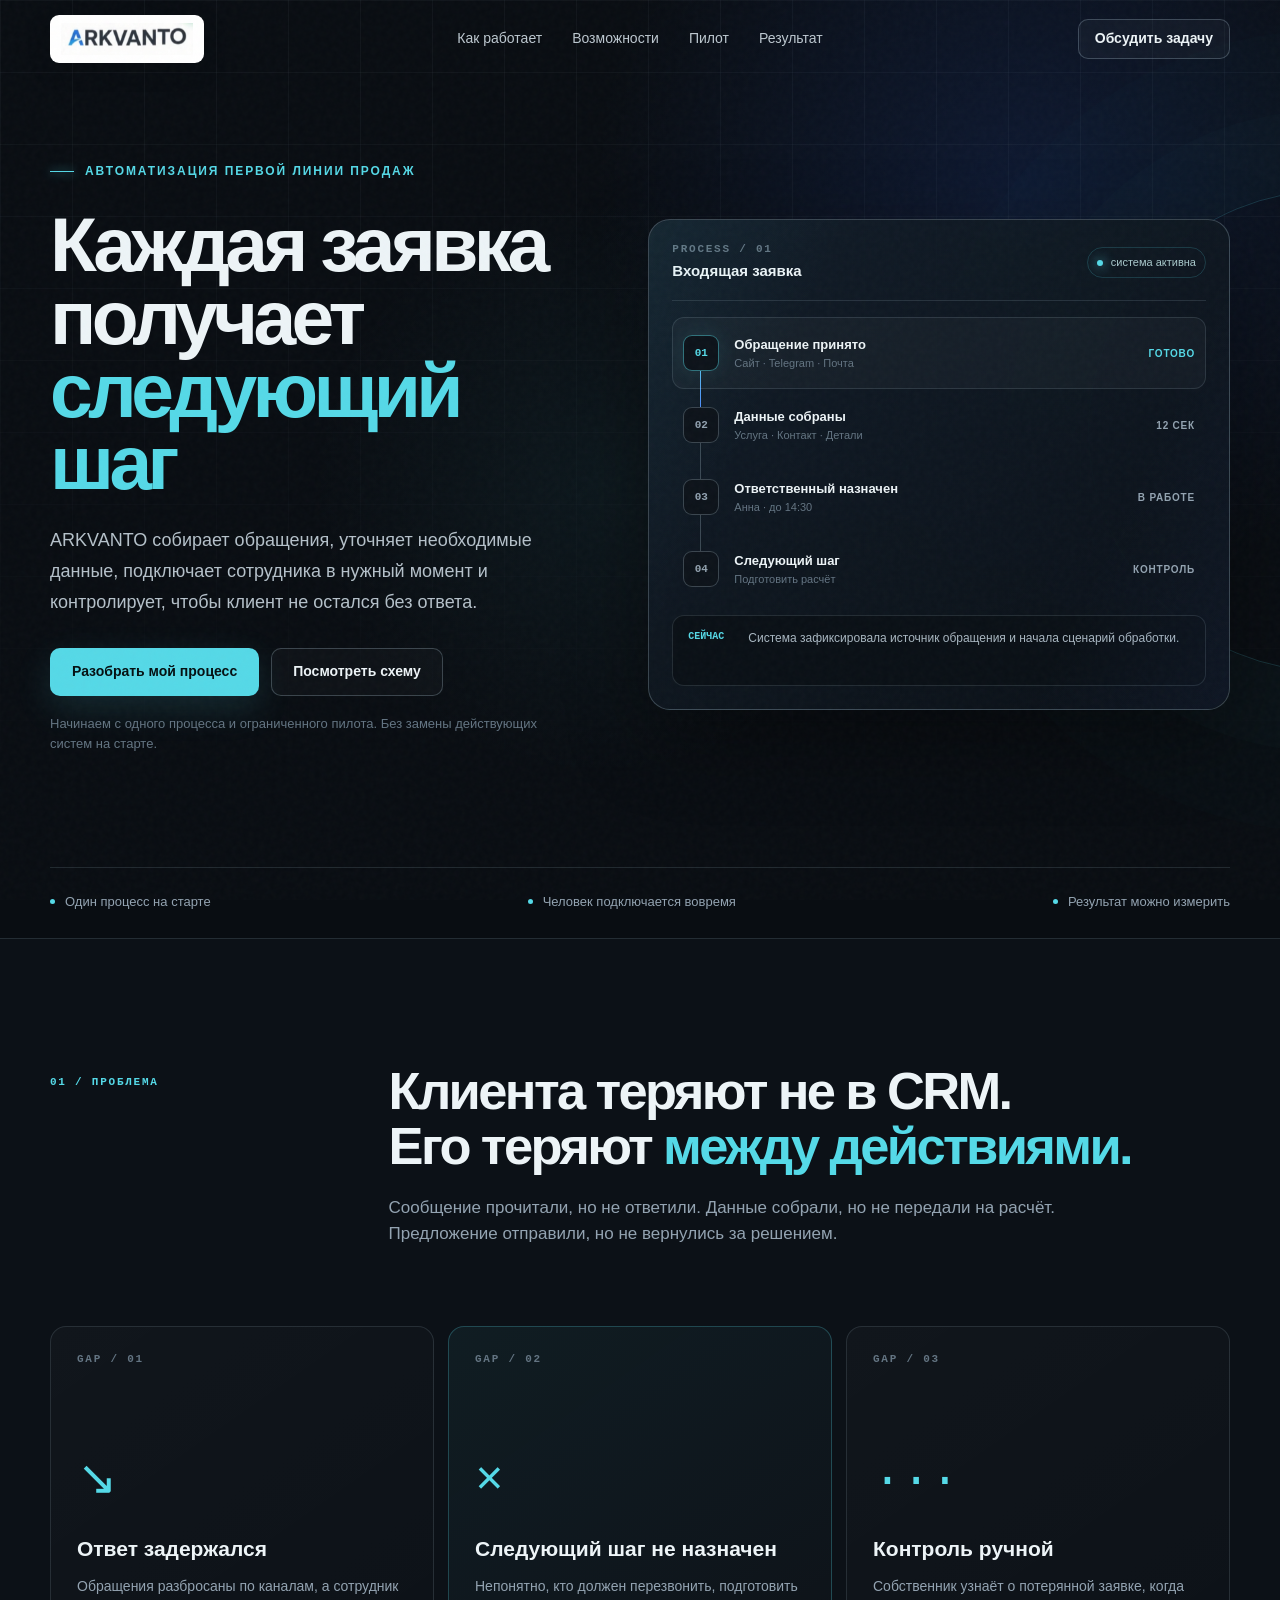
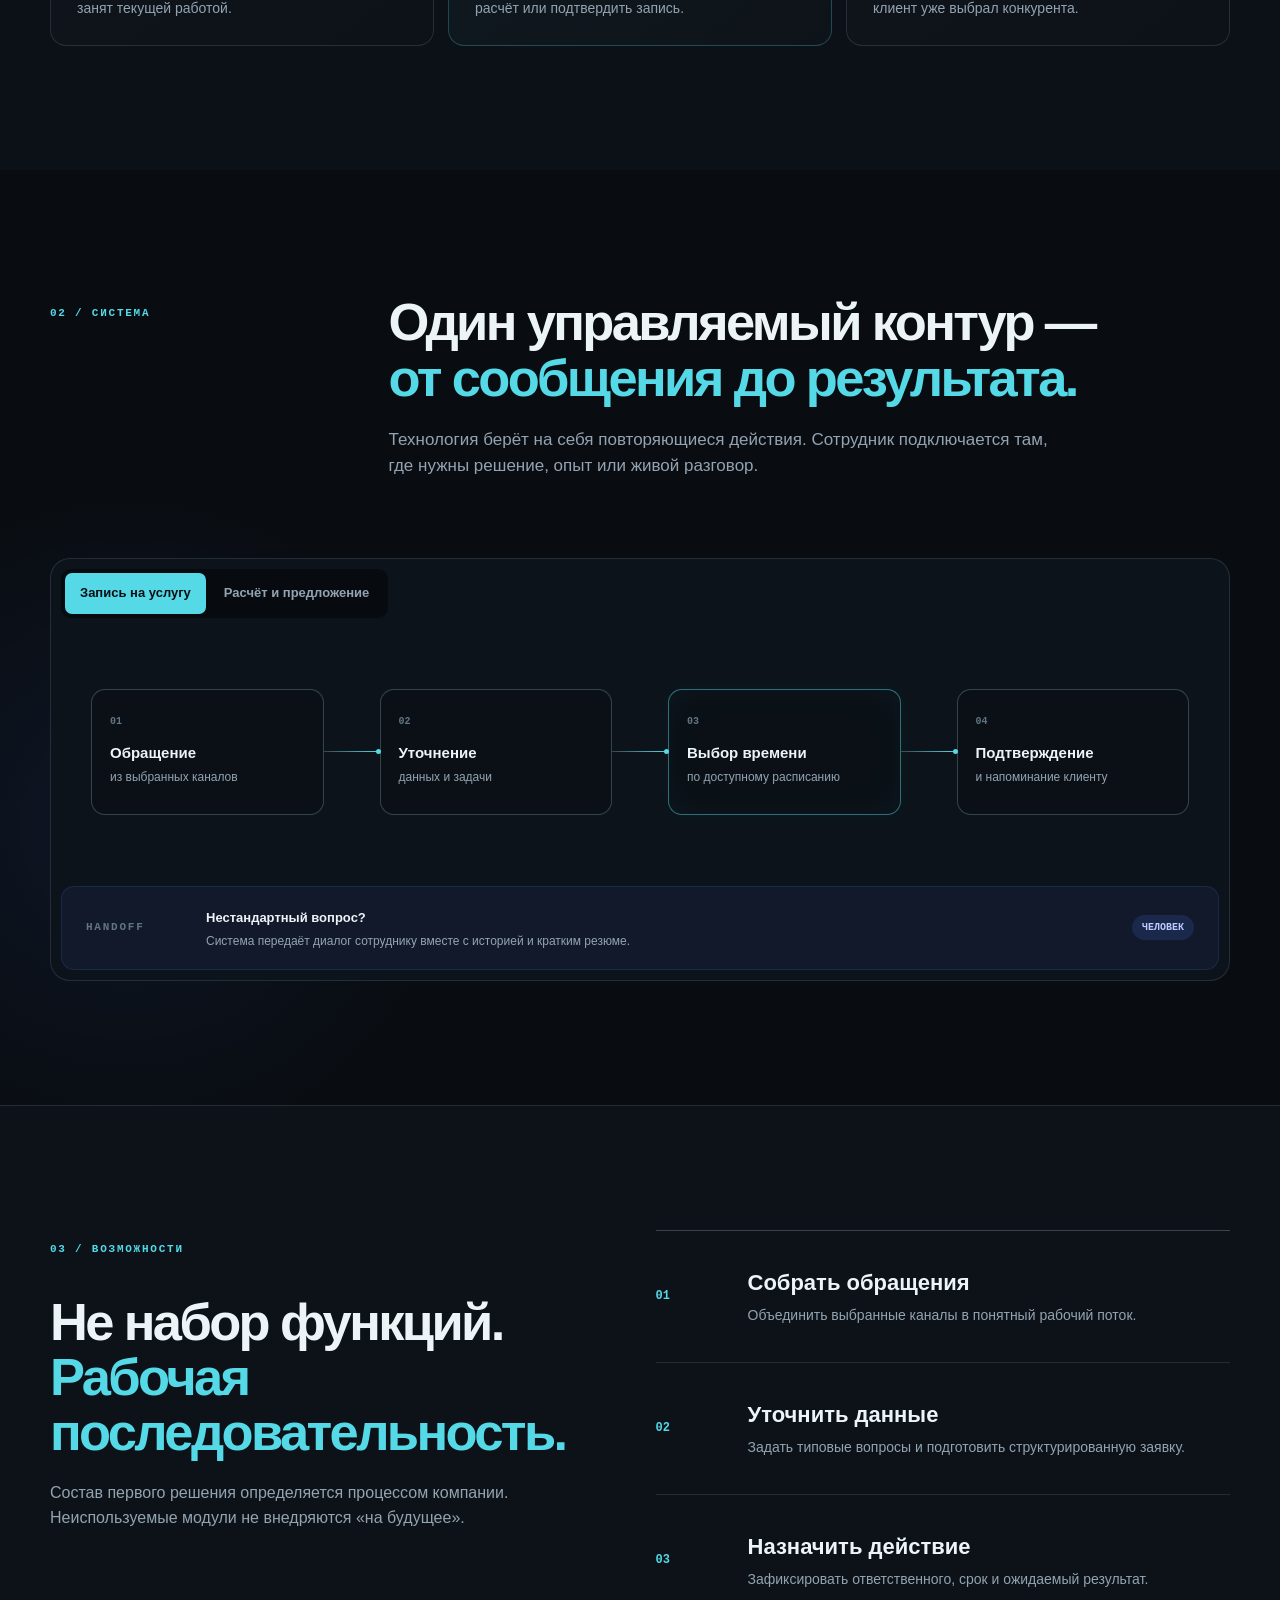
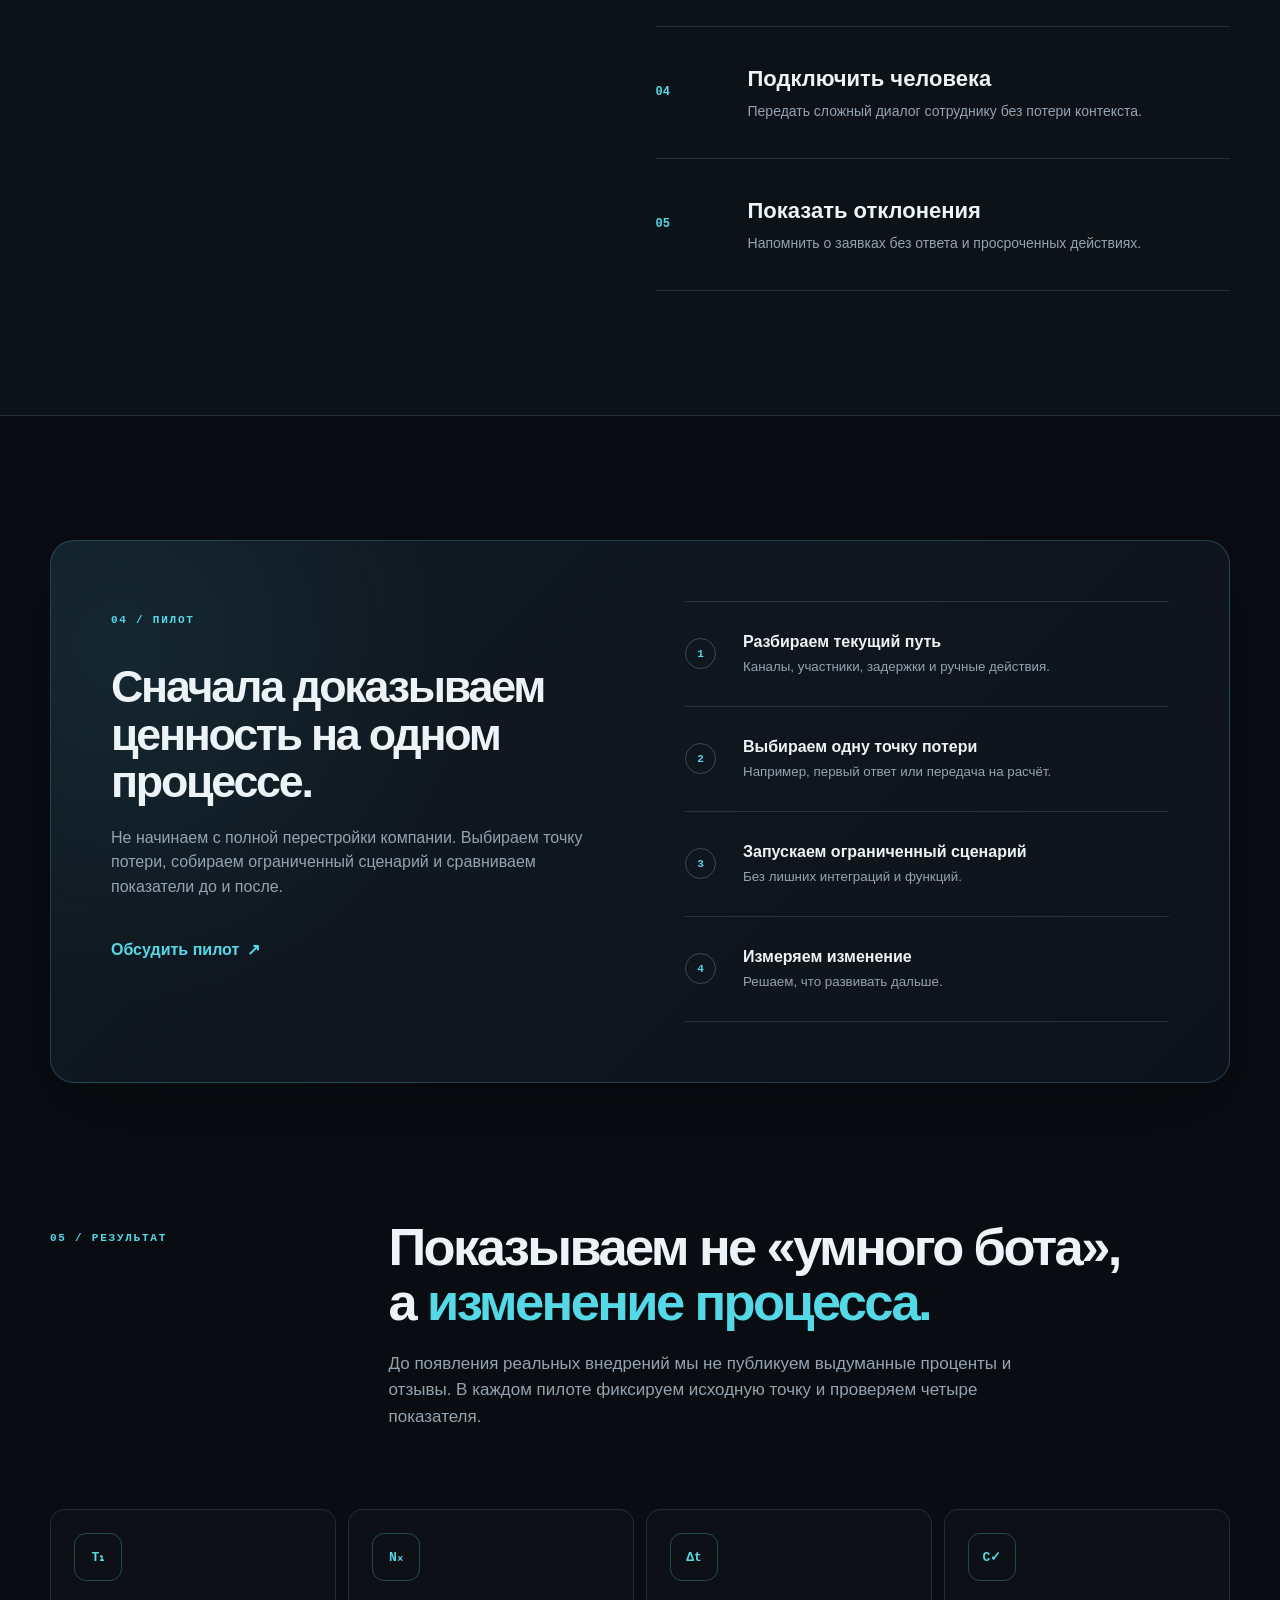
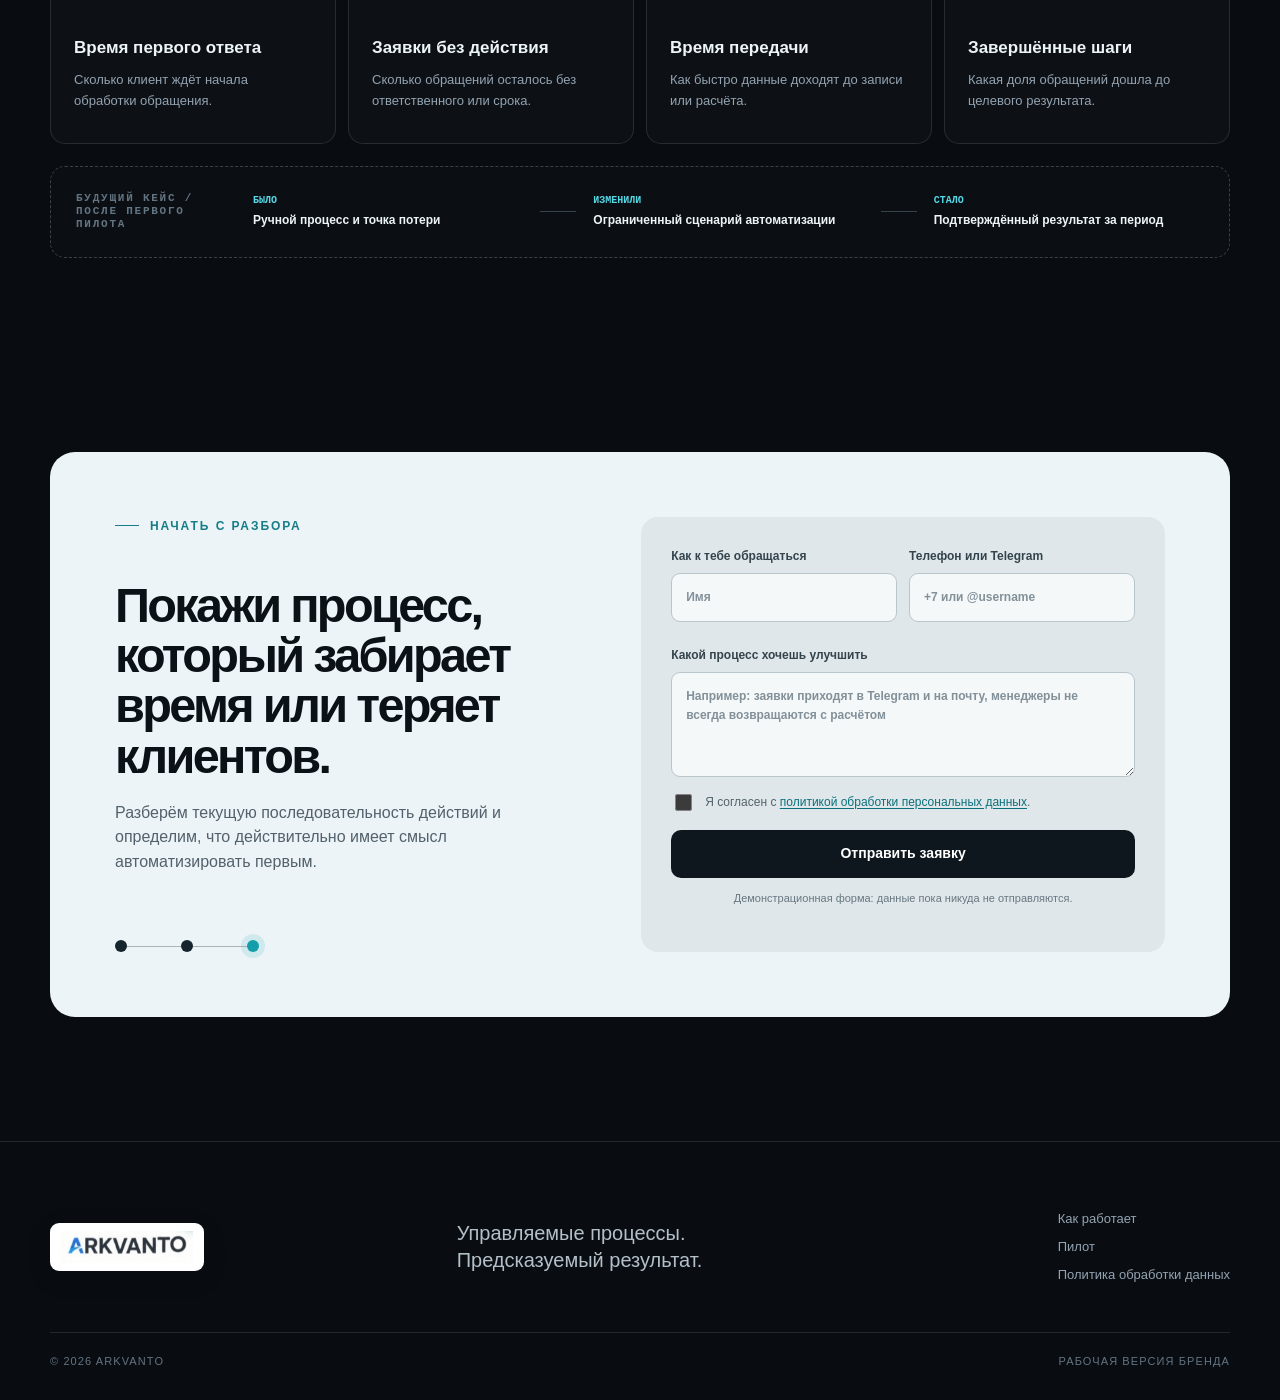
==== commit 8c734c61: "Add official ARKVANTO logo" ====
--- a/index.html
+++ b/index.html
@@ -15,8 +15,7 @@
   <header class="site-header" data-header>
     <div class="shell header-inner">
       <a class="brand" href="#top" aria-label="ARKVANTO — на главную">
-        <span class="brand-mark" aria-hidden="true"><span>A</span><i></i></span>
-        <span class="brand-name">ARKVANTO</span>
+        <img class="brand-logo" src="arkvanto-logo.png" alt="ARKVANTO" width="196" height="47">
       </a>
       <button class="menu-toggle" type="button" aria-expanded="false" aria-controls="main-nav" data-menu-toggle>
         <span></span><span></span><span></span><span class="sr-only">Открыть меню</span>
@@ -269,7 +268,7 @@
 
   <footer class="site-footer">
     <div class="shell footer-top">
-      <a class="brand footer-brand" href="#top"><span class="brand-mark" aria-hidden="true"><span>A</span><i></i></span><span class="brand-name">ARKVANTO</span></a>
+      <a class="brand footer-brand" href="#top"><img class="brand-logo" src="arkvanto-logo.png" alt="ARKVANTO" width="196" height="47"></a>
       <p>Управляемые процессы.<br>Предсказуемый результат.</p>
       <div class="footer-links"><a href="#how">Как работает</a><a href="#pilot">Пилот</a><a href="privacy.html">Политика обработки данных</a></div>
     </div>
--- a/styles.css
+++ b/styles.css
@@ -52,10 +52,8 @@
 .site-header { position: fixed; top: 0; z-index: 40; width: 100%; transition: background .25s, border-color .25s, backdrop-filter .25s; border-bottom: 1px solid transparent; }
 .site-header.is-scrolled { background: rgba(9,13,18,.78); border-color: var(--line); backdrop-filter: blur(18px); }
 .header-inner { min-height: 78px; display: grid; grid-template-columns: 1fr auto 1fr; align-items: center; gap: 30px; }
-.brand { display: inline-flex; align-items: center; gap: 12px; width: fit-content; }
-.brand-mark { width: 31px; height: 31px; display: grid; place-items: center; position: relative; border: 1px solid var(--line-strong); border-radius: 8px; color: var(--text); font-size: 16px; font-weight: 700; }
-.brand-mark i { position: absolute; width: 6px; height: 6px; top: -3px; right: -3px; border-radius: 50%; background: var(--accent); box-shadow: 0 0 16px var(--accent); }
-.brand-name { font-weight: 760; font-size: 15px; letter-spacing: .19em; }
+.brand { display: inline-flex; align-items: center; width: fit-content; }
+.brand-logo { display: block; width: 154px; height: auto; padding: 7px 10px; border: 1px solid rgba(255,255,255,.18); border-radius: 9px; background: #fff; box-shadow: 0 7px 24px rgba(0,0,0,.14); }
 .main-nav { display: flex; gap: 30px; color: #bdc8d0; font-size: 14px; }
 .main-nav a { transition: color .2s; }
 .main-nav a:hover, .main-nav a:focus-visible { color: var(--accent); }
@@ -263,7 +261,7 @@
   :root { --shell: calc(100% - 28px); --radius: 17px; }
   .section { padding: 84px 0; }
   .site-header .header-inner { min-height: 66px; }
-  .brand-name { font-size: 13px; }
+  .brand-logo { width: 138px; padding: 6px 9px; border-radius: 8px; }
   .hero { min-height: auto; padding-top: 118px; }
   h1 { font-size: clamp(2.65rem, 13vw, 4rem); overflow-wrap: anywhere; }
   .hero-lead { font-size: 16px; }
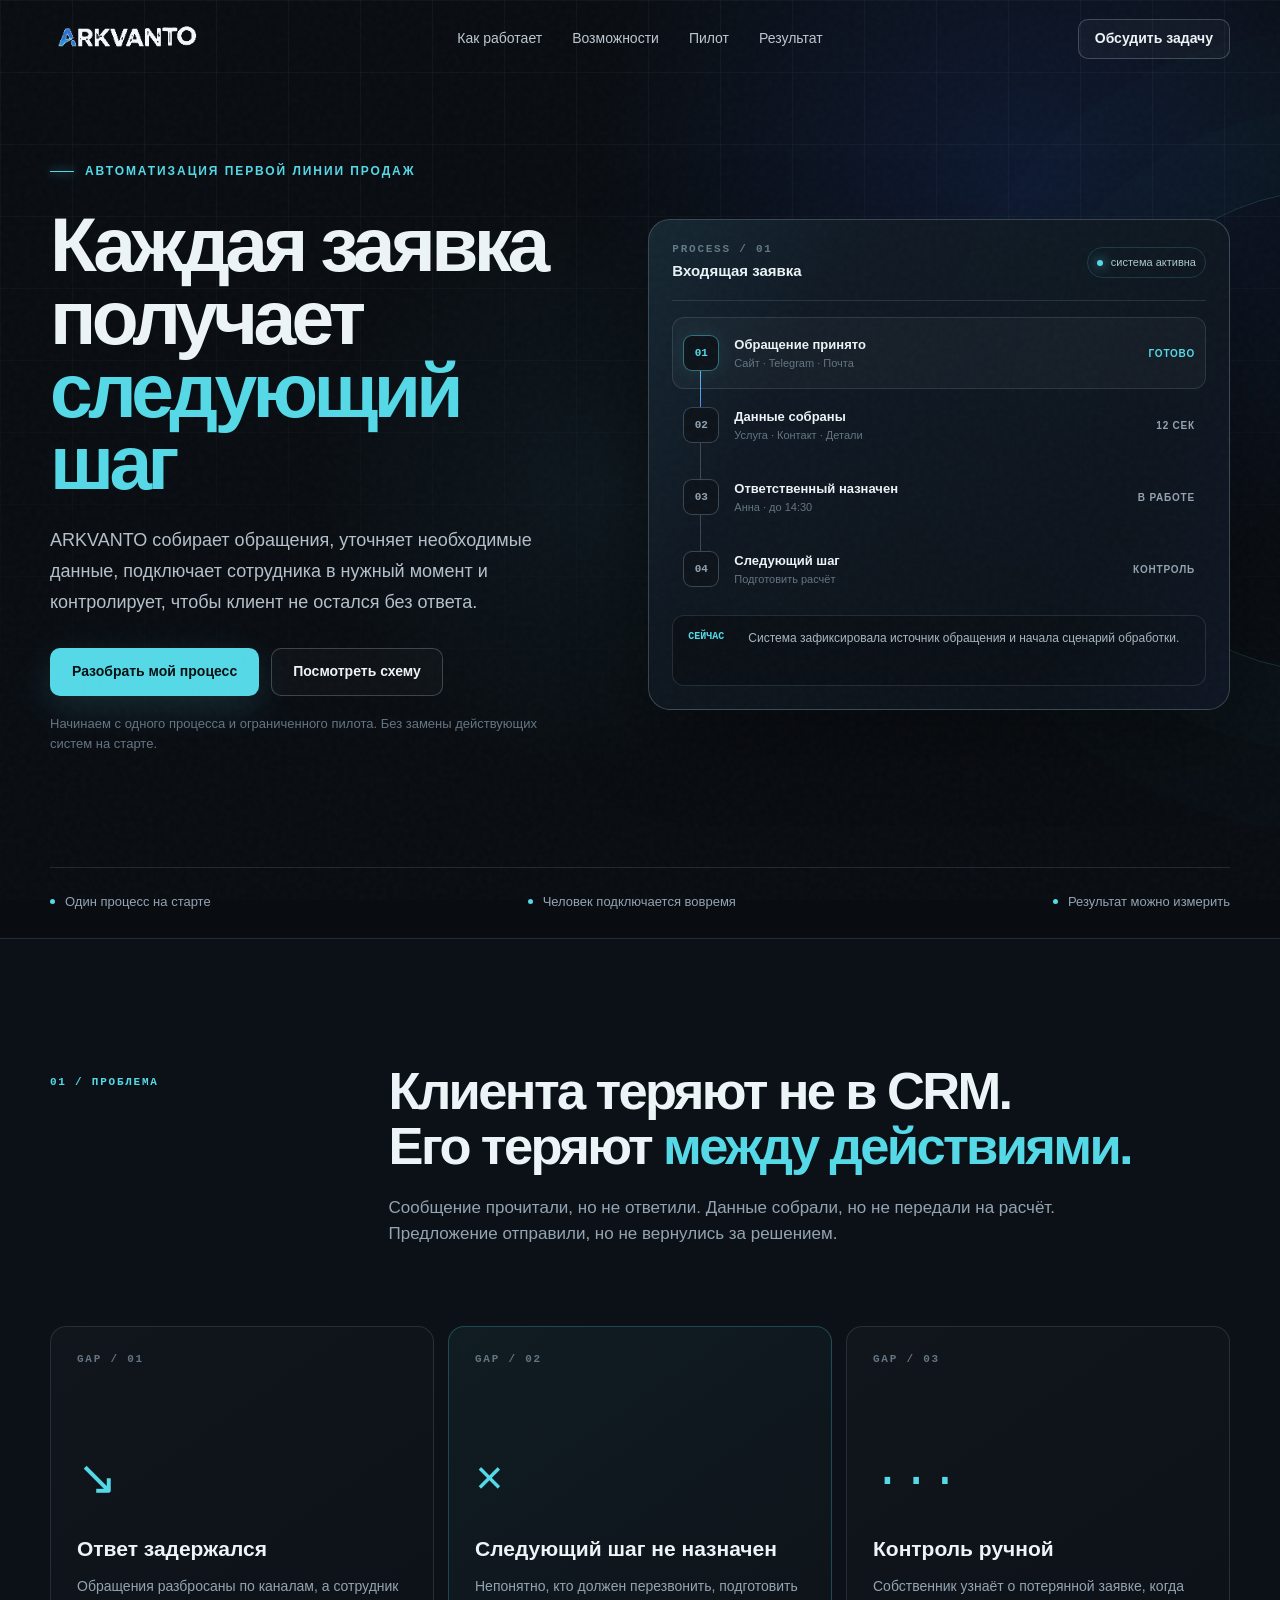
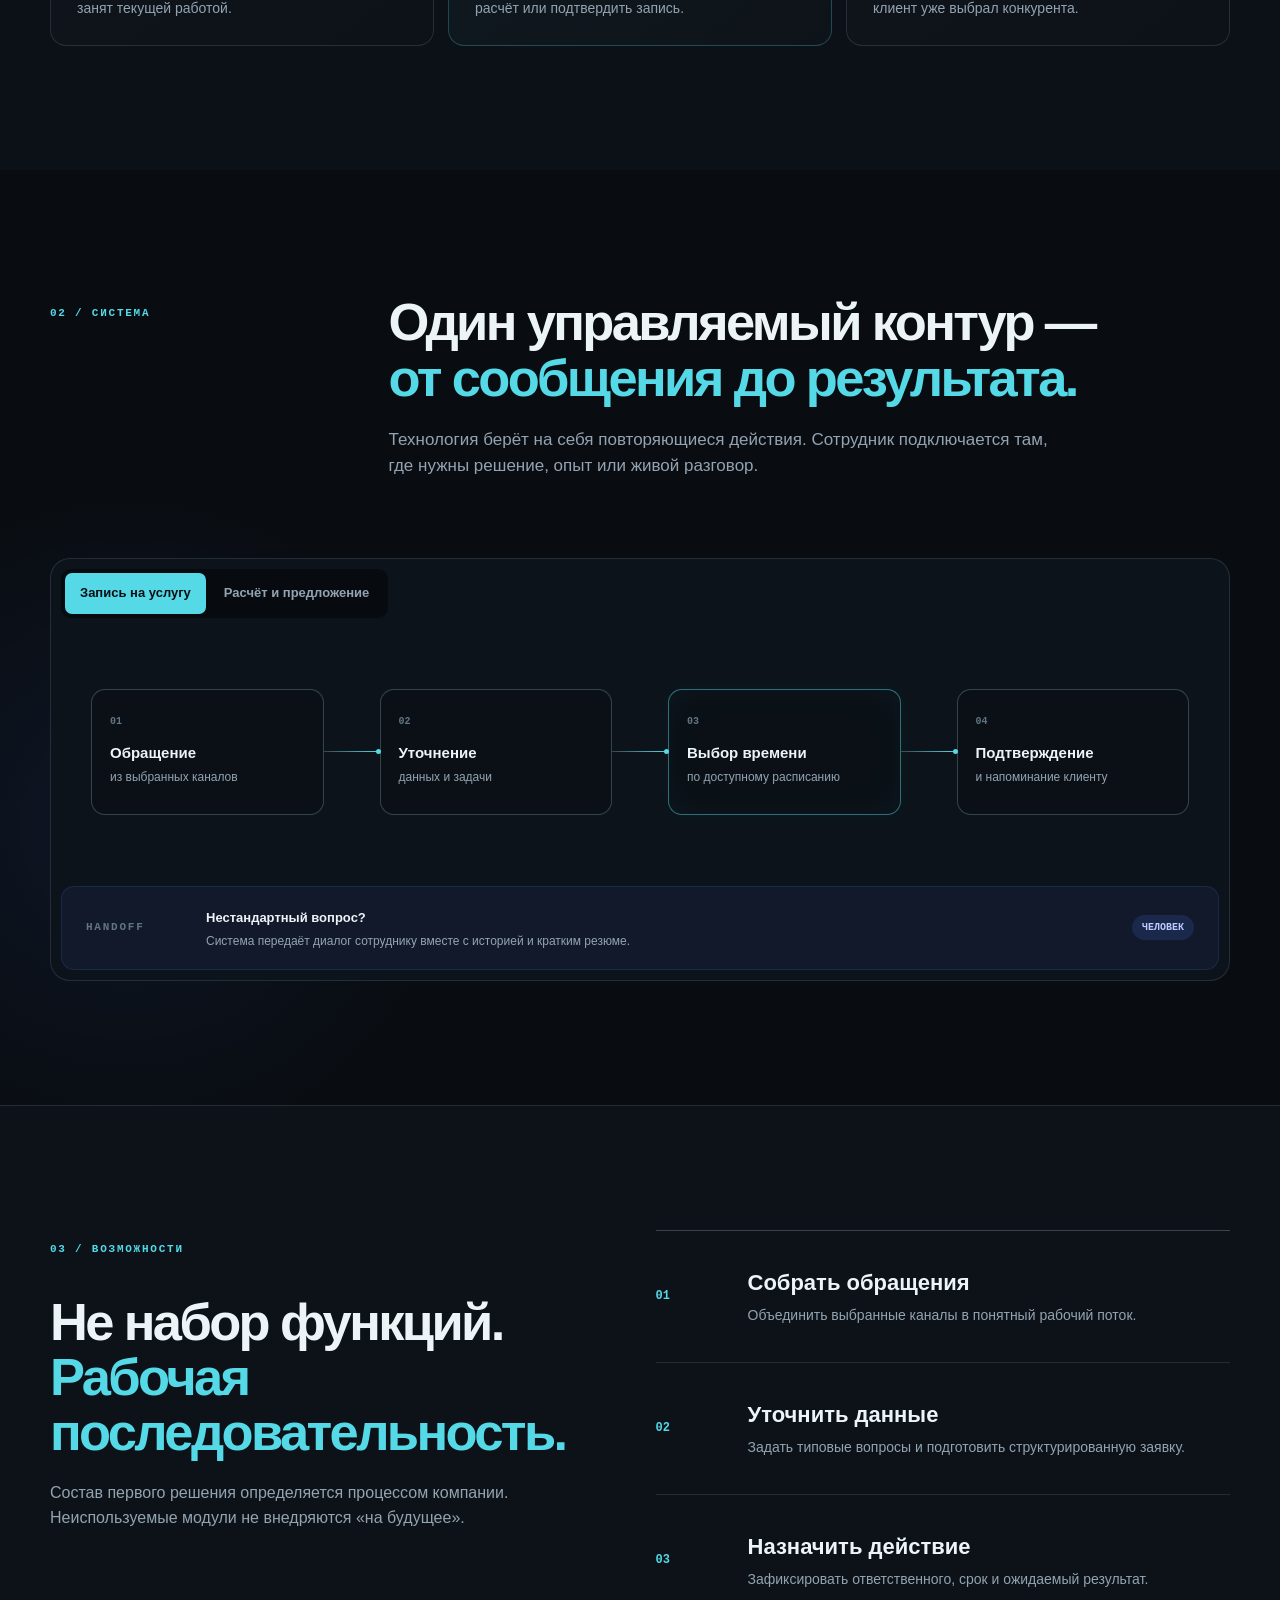
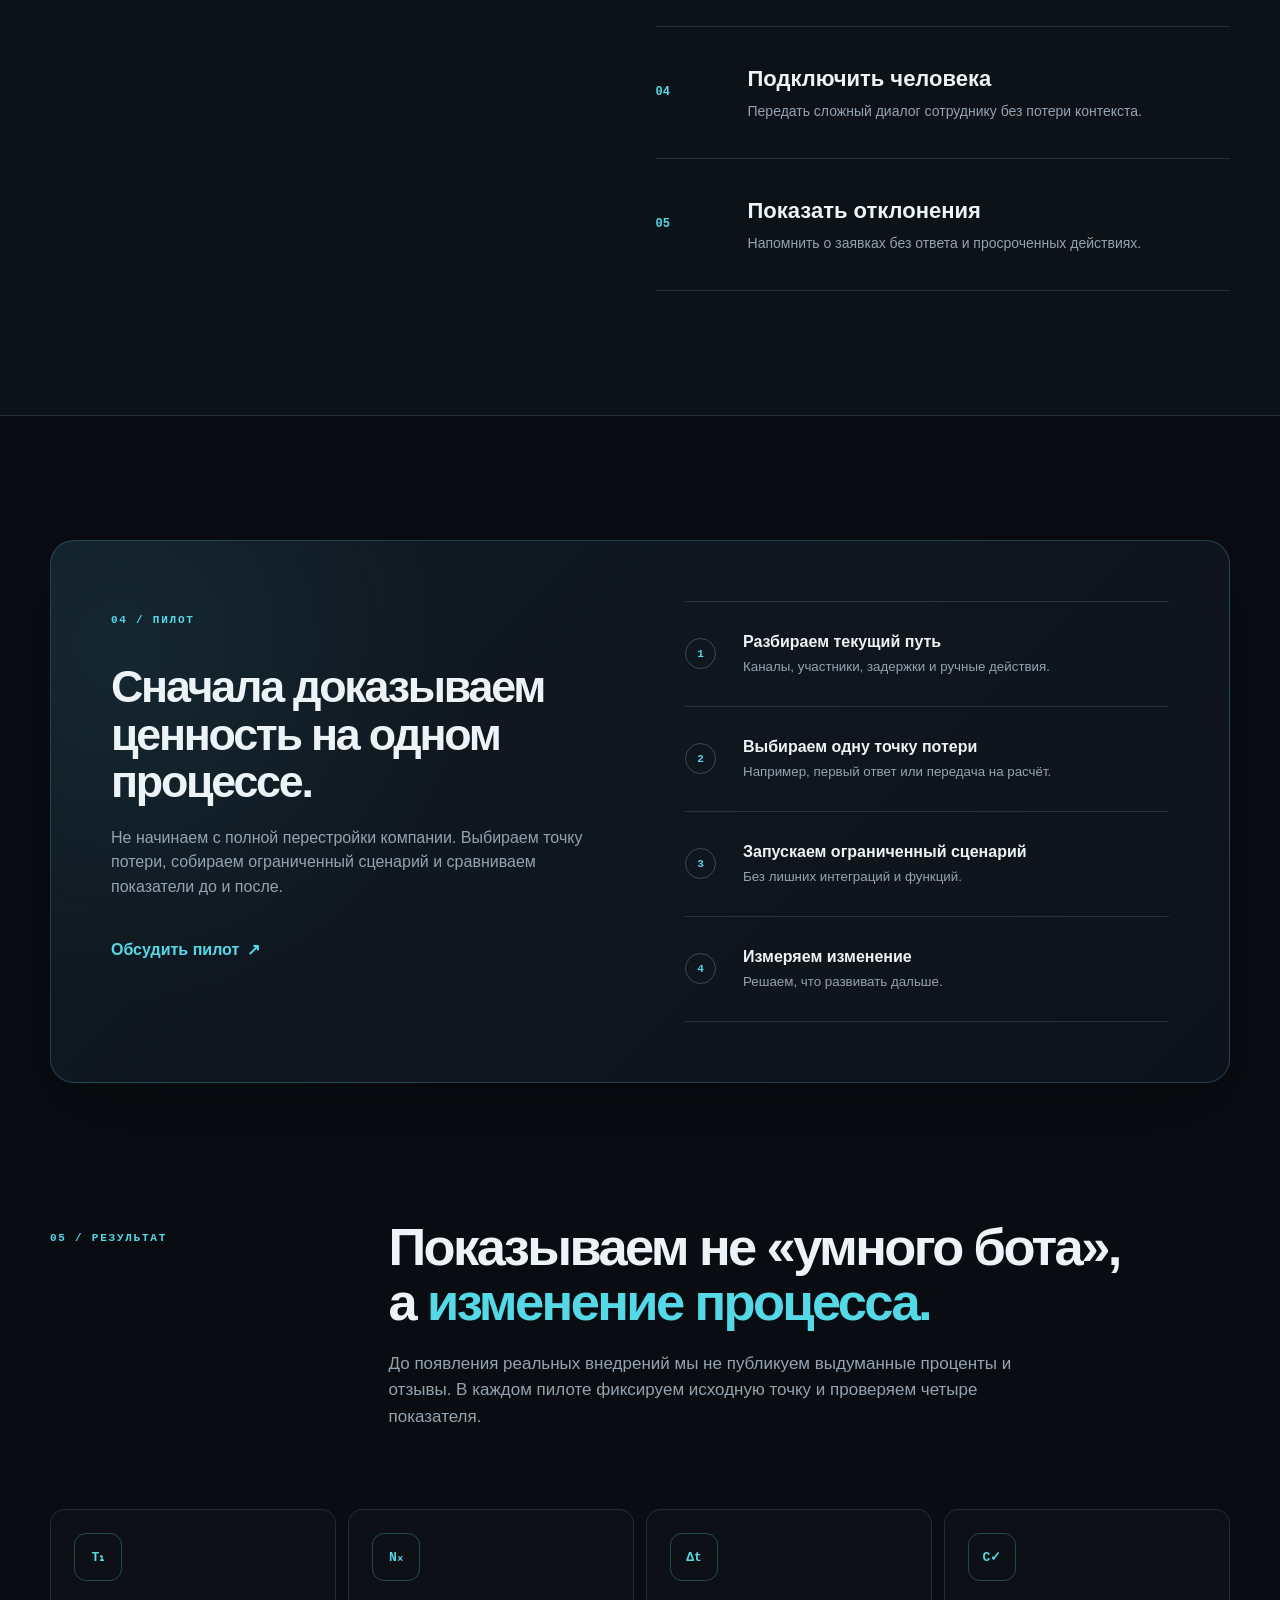
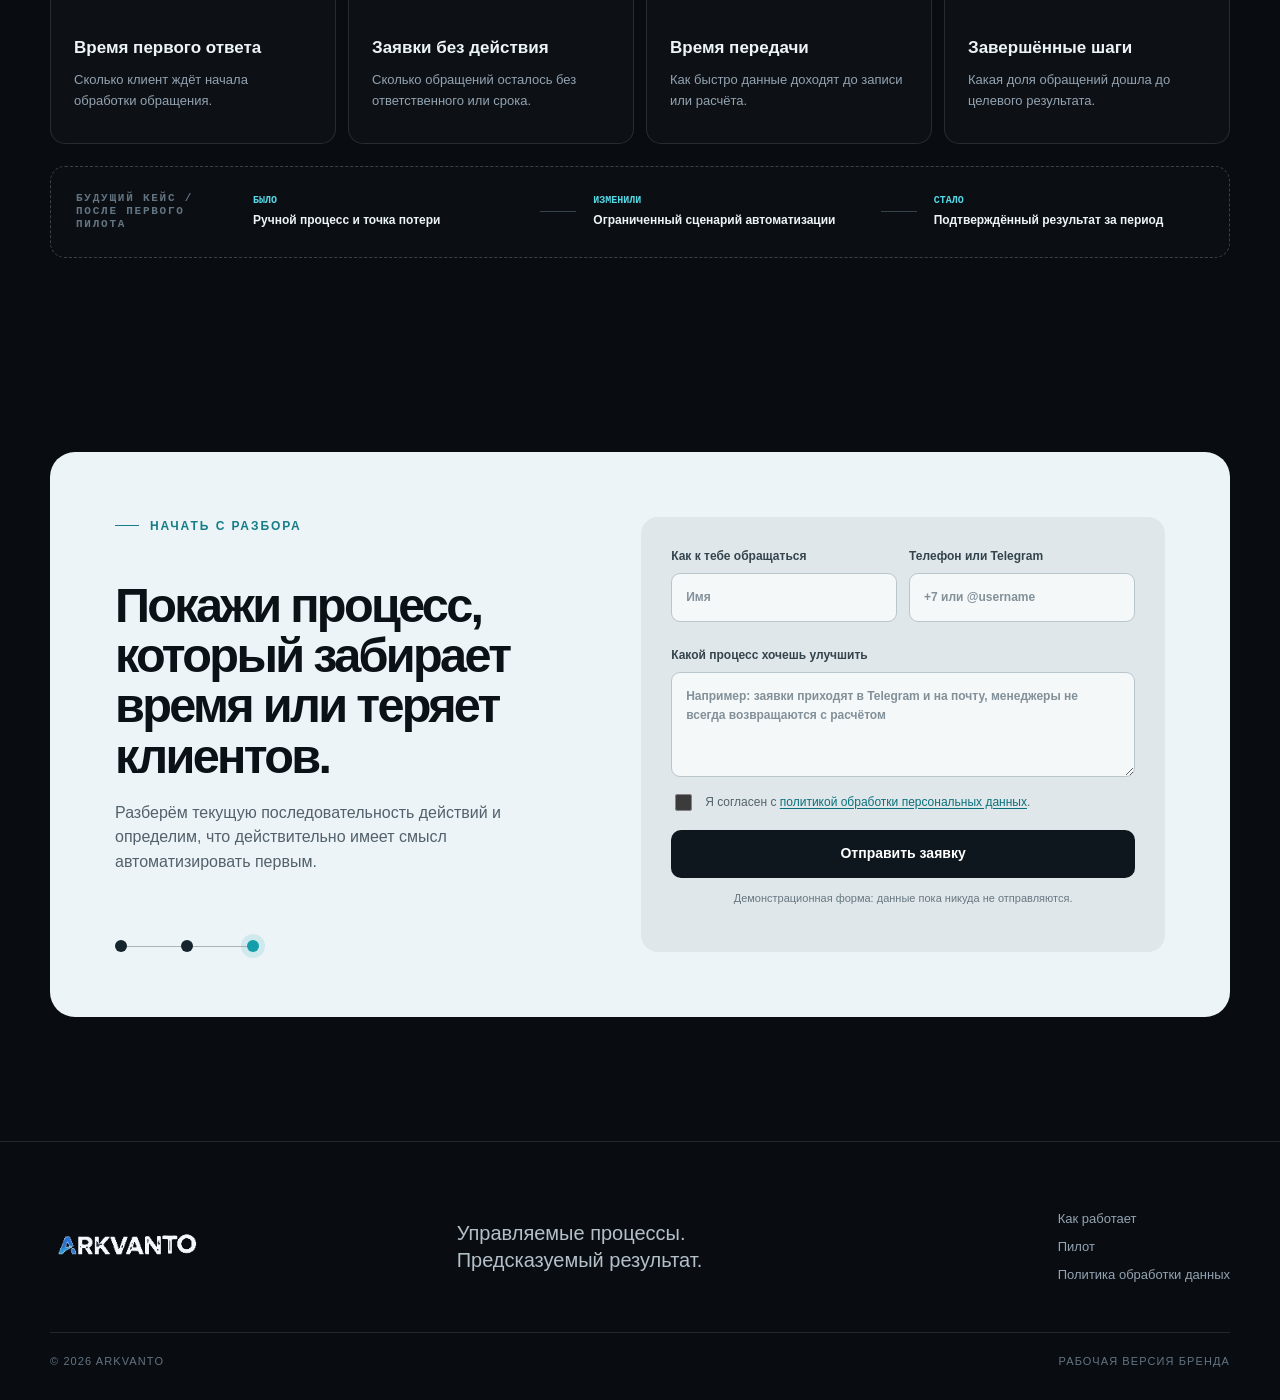
==== commit ca360025: "Add transparent logo for dark background" ====
--- a/index.html
+++ b/index.html
@@ -15,7 +15,7 @@
   <header class="site-header" data-header>
     <div class="shell header-inner">
       <a class="brand" href="#top" aria-label="ARKVANTO — на главную">
-        <img class="brand-logo" src="arkvanto-logo.png" alt="ARKVANTO" width="196" height="47">
+        <img class="brand-logo" src="arkvanto-logo-dark.png" alt="ARKVANTO" width="196" height="47">
       </a>
       <button class="menu-toggle" type="button" aria-expanded="false" aria-controls="main-nav" data-menu-toggle>
         <span></span><span></span><span></span><span class="sr-only">Открыть меню</span>
@@ -268,7 +268,7 @@
 
   <footer class="site-footer">
     <div class="shell footer-top">
-      <a class="brand footer-brand" href="#top"><img class="brand-logo" src="arkvanto-logo.png" alt="ARKVANTO" width="196" height="47"></a>
+      <a class="brand footer-brand" href="#top"><img class="brand-logo" src="arkvanto-logo-dark.png" alt="ARKVANTO" width="196" height="47"></a>
       <p>Управляемые процессы.<br>Предсказуемый результат.</p>
       <div class="footer-links"><a href="#how">Как работает</a><a href="#pilot">Пилот</a><a href="privacy.html">Политика обработки данных</a></div>
     </div>
--- a/styles.css
+++ b/styles.css
@@ -53,7 +53,7 @@
 .site-header.is-scrolled { background: rgba(9,13,18,.78); border-color: var(--line); backdrop-filter: blur(18px); }
 .header-inner { min-height: 78px; display: grid; grid-template-columns: 1fr auto 1fr; align-items: center; gap: 30px; }
 .brand { display: inline-flex; align-items: center; width: fit-content; }
-.brand-logo { display: block; width: 154px; height: auto; padding: 7px 10px; border: 1px solid rgba(255,255,255,.18); border-radius: 9px; background: #fff; box-shadow: 0 7px 24px rgba(0,0,0,.14); }
+.brand-logo { display: block; width: 154px; height: auto; }
 .main-nav { display: flex; gap: 30px; color: #bdc8d0; font-size: 14px; }
 .main-nav a { transition: color .2s; }
 .main-nav a:hover, .main-nav a:focus-visible { color: var(--accent); }
@@ -261,7 +261,7 @@
   :root { --shell: calc(100% - 28px); --radius: 17px; }
   .section { padding: 84px 0; }
   .site-header .header-inner { min-height: 66px; }
-  .brand-logo { width: 138px; padding: 6px 9px; border-radius: 8px; }
+  .brand-logo { width: 138px; }
   .hero { min-height: auto; padding-top: 118px; }
   h1 { font-size: clamp(2.65rem, 13vw, 4rem); overflow-wrap: anywhere; }
   .hero-lead { font-size: 16px; }
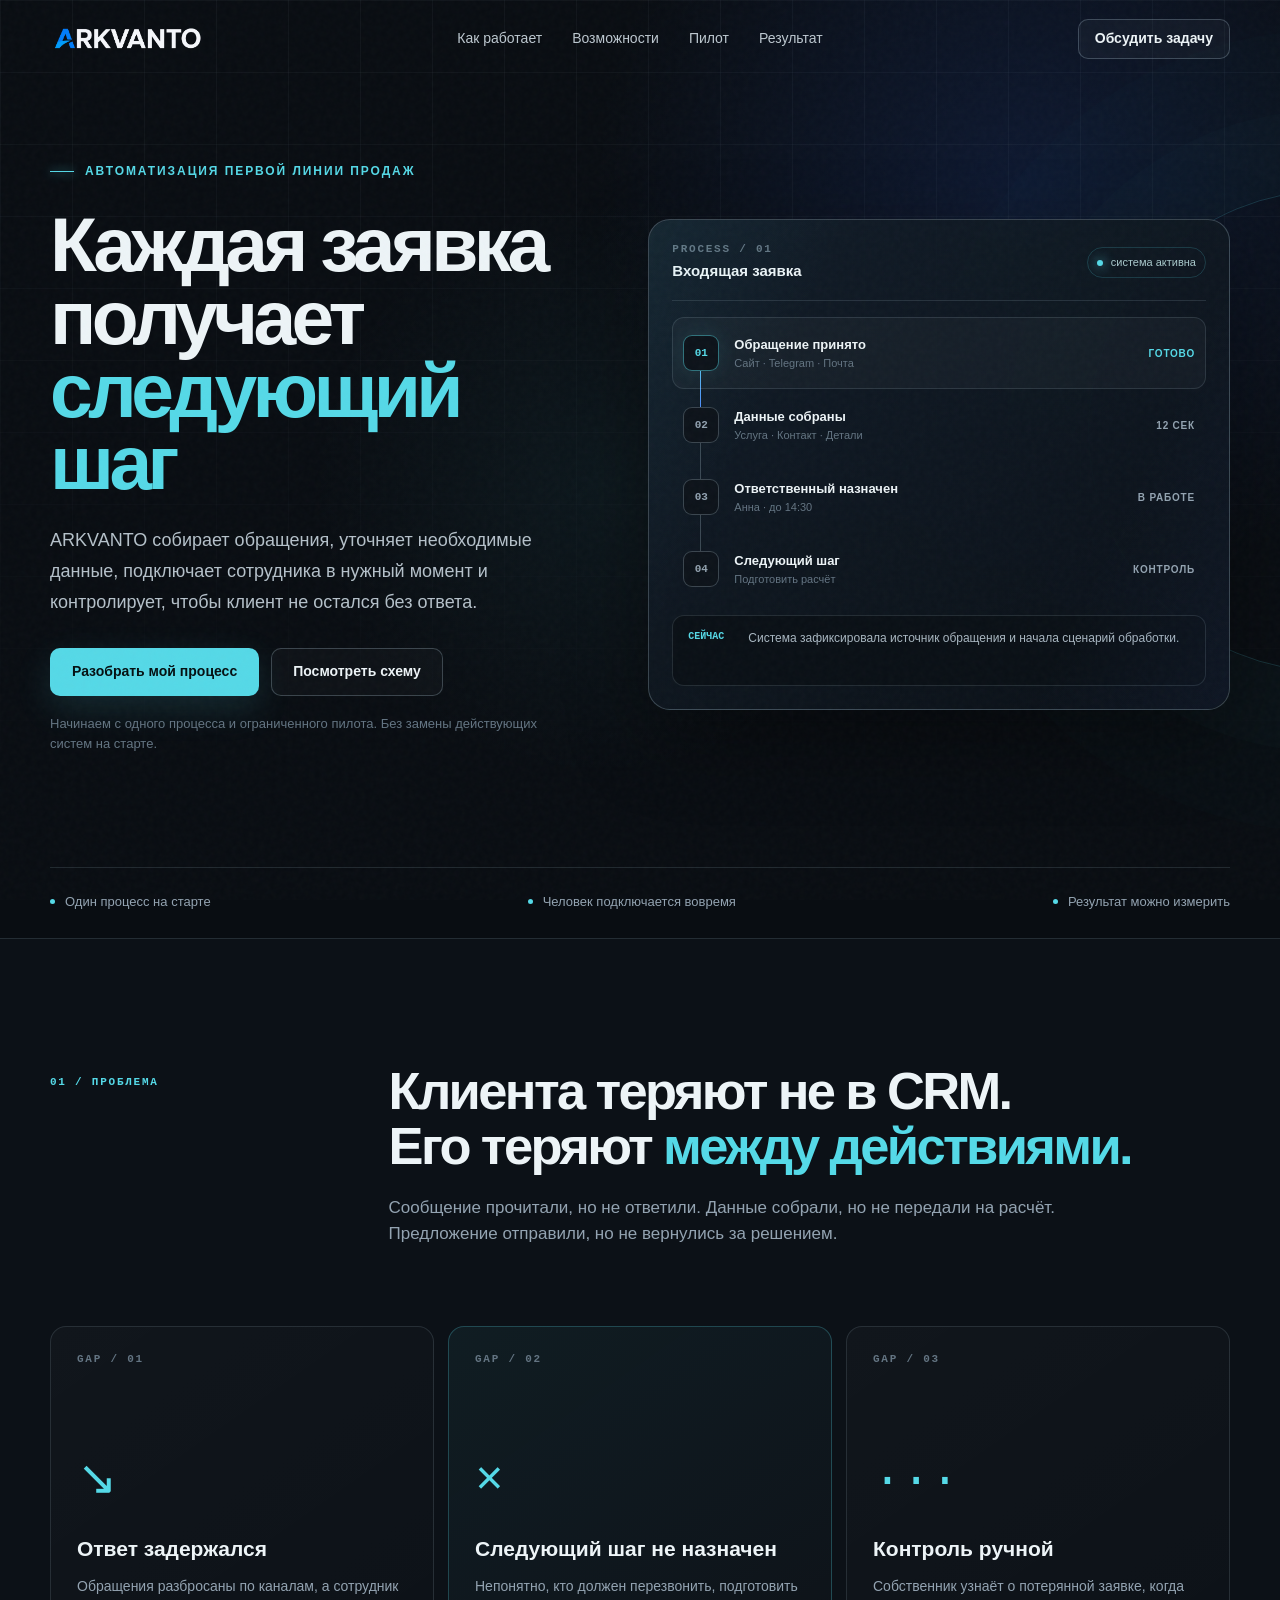
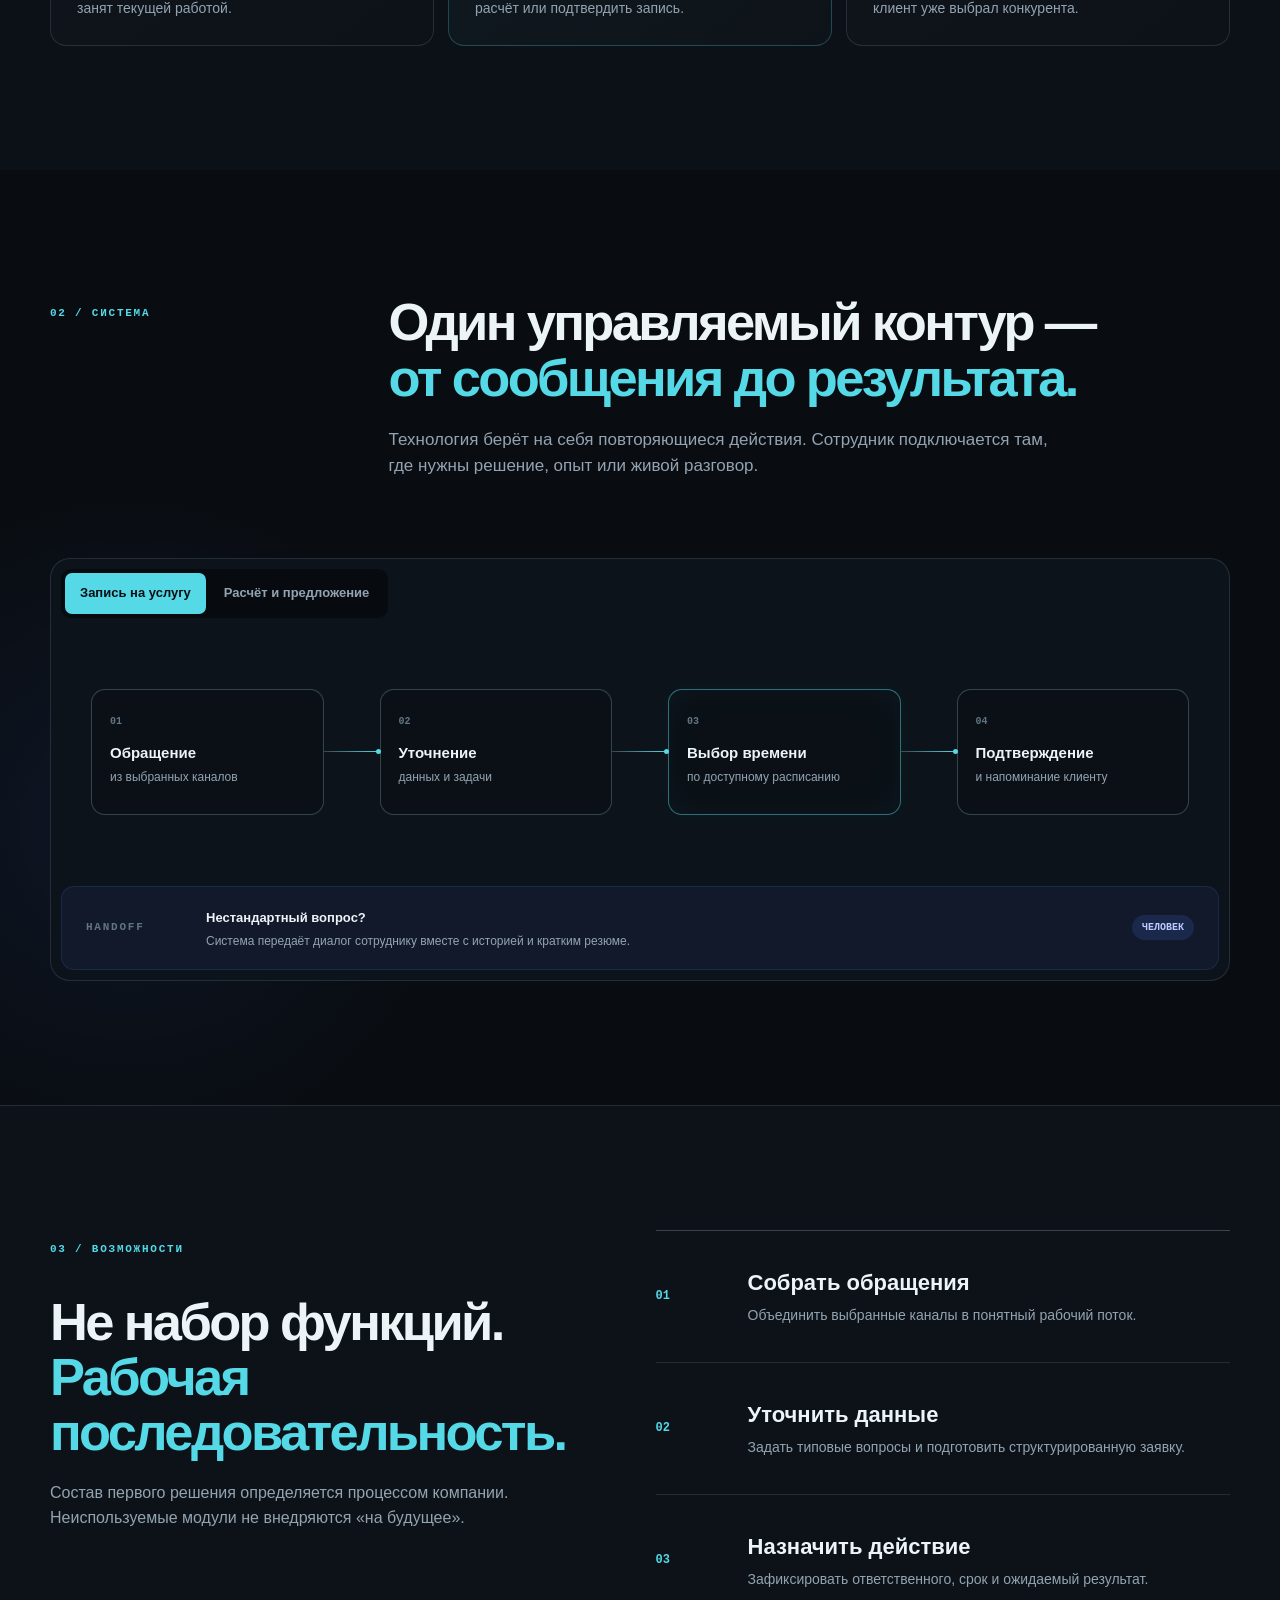
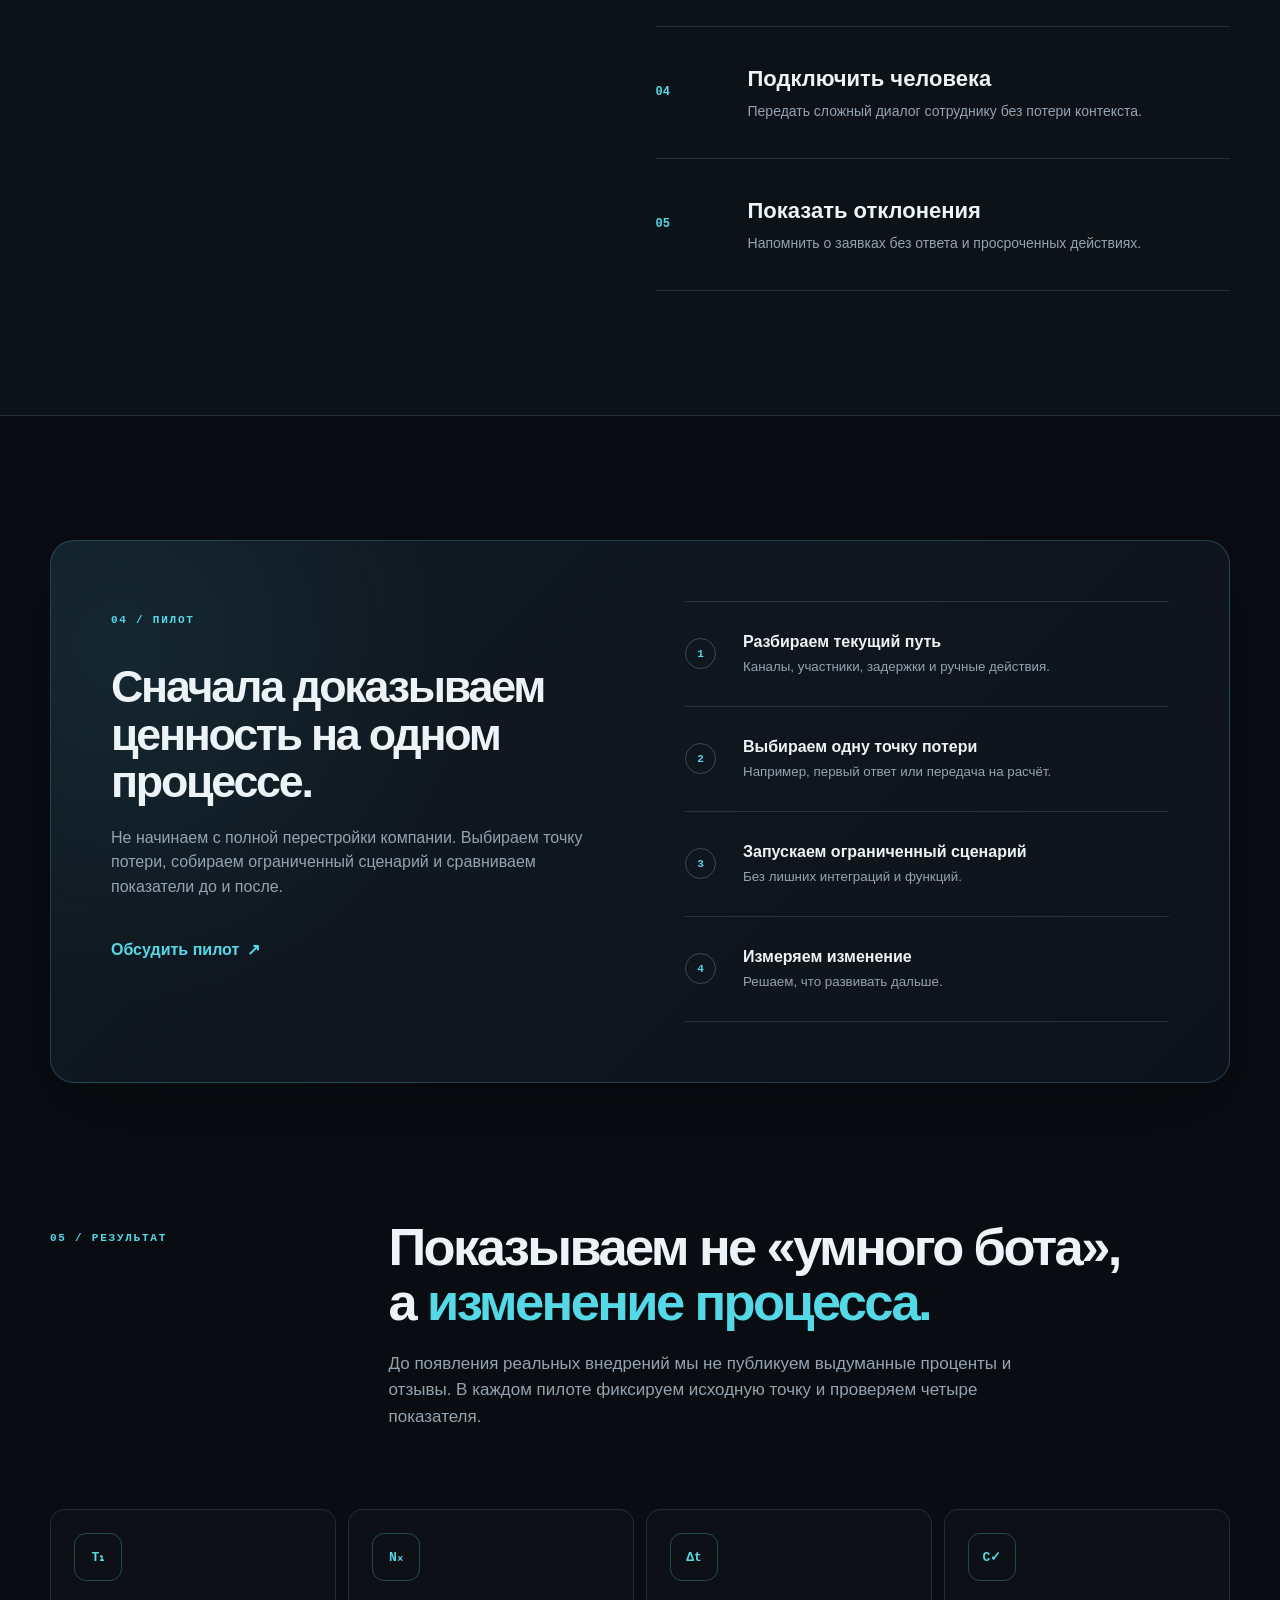
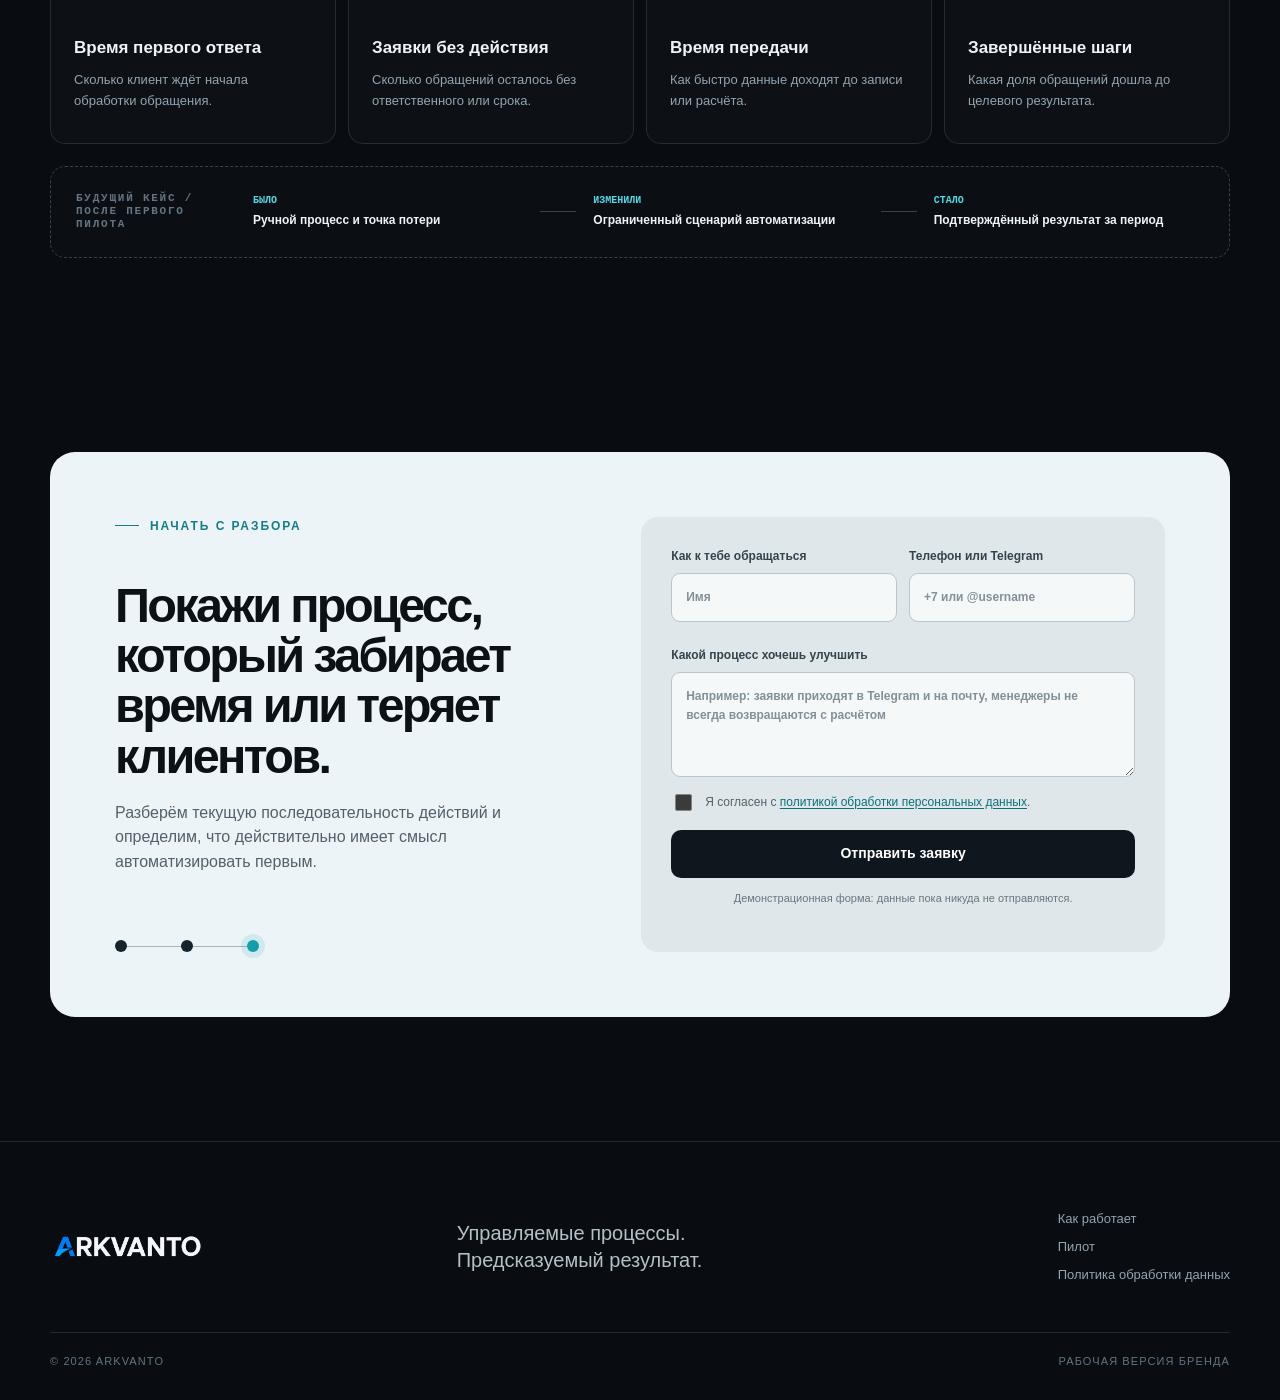
==== commit 212b38ef: "Use selected ARKVANTO logo variant" ====
--- a/index.html
+++ b/index.html
@@ -15,7 +15,7 @@
   <header class="site-header" data-header>
     <div class="shell header-inner">
       <a class="brand" href="#top" aria-label="ARKVANTO — на главную">
-        <img class="brand-logo" src="arkvanto-logo-dark.png" alt="ARKVANTO" width="196" height="47">
+        <img class="brand-logo" src="arkvanto-logo-dark.png?v=2" alt="ARKVANTO" width="196" height="47">
       </a>
       <button class="menu-toggle" type="button" aria-expanded="false" aria-controls="main-nav" data-menu-toggle>
         <span></span><span></span><span></span><span class="sr-only">Открыть меню</span>
@@ -268,7 +268,7 @@
 
   <footer class="site-footer">
     <div class="shell footer-top">
-      <a class="brand footer-brand" href="#top"><img class="brand-logo" src="arkvanto-logo-dark.png" alt="ARKVANTO" width="196" height="47"></a>
+      <a class="brand footer-brand" href="#top"><img class="brand-logo" src="arkvanto-logo-dark.png?v=2" alt="ARKVANTO" width="196" height="47"></a>
       <p>Управляемые процессы.<br>Предсказуемый результат.</p>
       <div class="footer-links"><a href="#how">Как работает</a><a href="#pilot">Пилот</a><a href="privacy.html">Политика обработки данных</a></div>
     </div>
